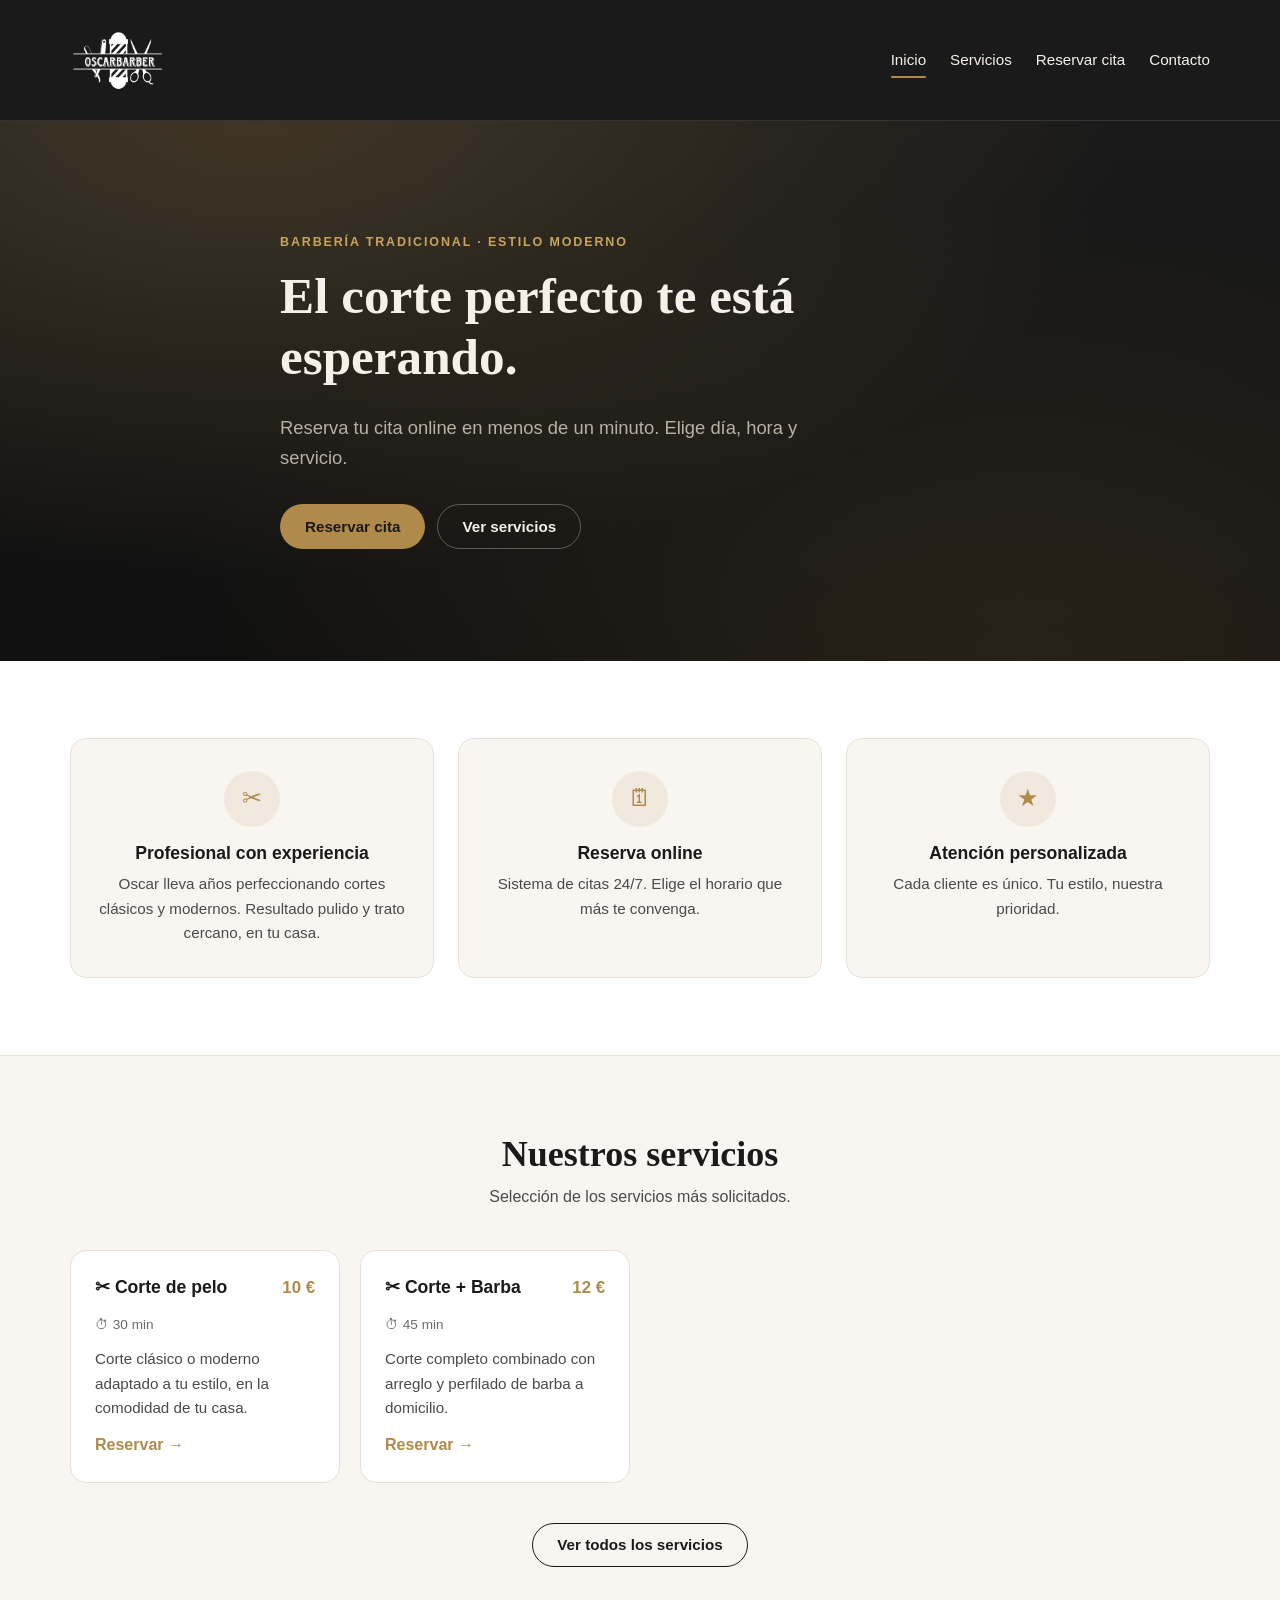
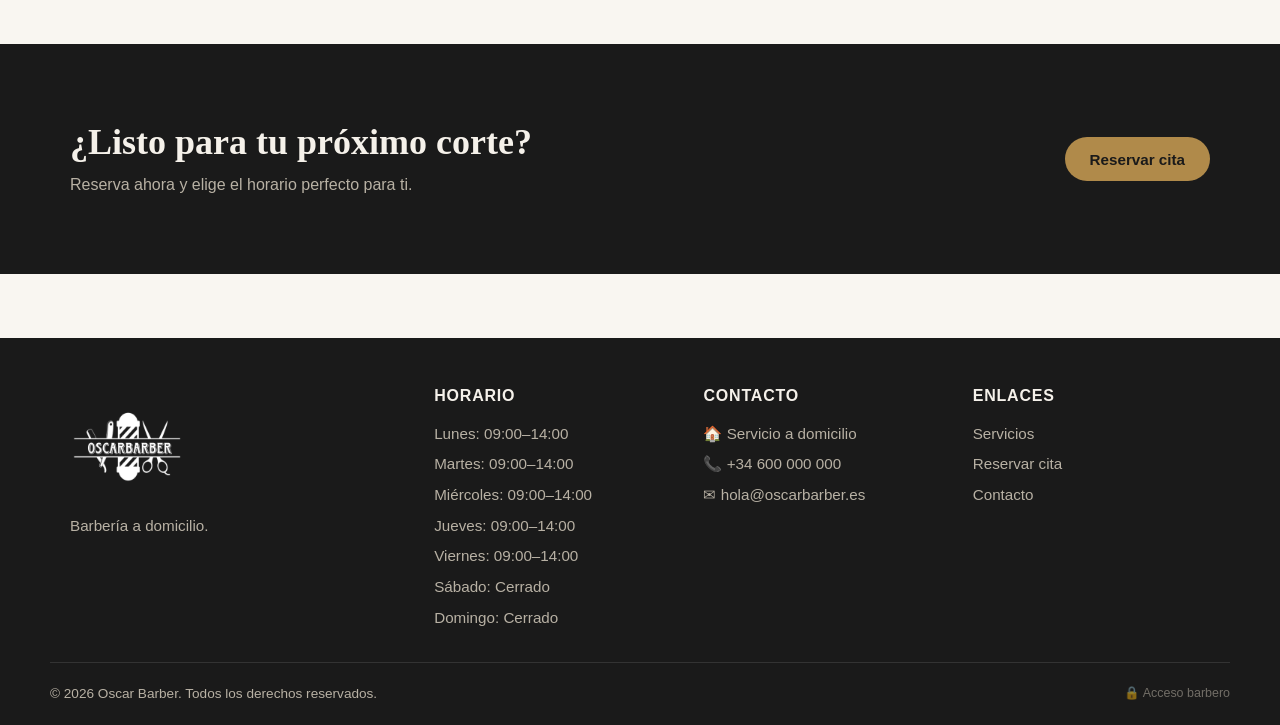
==== oscar-barber/index.html @ 630c6135 "Initial commit — workspace OwnApps con proyecto oscar-barber Estructura monorepo. Primer proyecto:  " ====
<!DOCTYPE html>
<html lang="es">
<head>
    <meta charset="UTF-8">
    <meta name="viewport" content="width=device-width, initial-scale=1.0">
    <title>Oscar Barber — Peluquería & Barbería</title>
    <meta name="description" content="Peluquería y barbería Oscar Barber. Reserva tu cita online de forma rápida y sencilla.">
    <link rel="stylesheet" href="css/styles.css">
</head>
<body>
    <header class="site-header">
        <div class="container header-inner">
            <a href="index.html" class="logo" aria-label="Oscar Barber — Inicio">
                <img src="assets/logo.jpg" alt="Oscar Barber" class="logo-img">
            </a>
            <nav class="main-nav" aria-label="Navegación principal">
                <button class="nav-toggle" aria-label="Abrir menú" aria-expanded="false">
                    <span></span><span></span><span></span>
                </button>
                <ul class="nav-list">
                    <li><a href="index.html" class="active">Inicio</a></li>
                    <li><a href="servicios.html">Servicios</a></li>
                    <li><a href="citas.html">Reservar cita</a></li>
                    <li><a href="contacto.html">Contacto</a></li>
                </ul>
            </nav>
        </div>
    </header>

    <main>
        <section class="hero">
            <div class="hero-bg" aria-hidden="true"></div>
            <div class="container hero-content">
                <p class="eyebrow">Barbería tradicional · Estilo moderno</p>
                <h1>El corte perfecto te está esperando.</h1>
                <p class="hero-sub">Reserva tu cita online en menos de un minuto. Elige día, hora y servicio.</p>
                <div class="hero-cta">
                    <a href="citas.html" class="btn btn-primary">Reservar cita</a>
                    <a href="servicios.html" class="btn btn-ghost">Ver servicios</a>
                </div>
            </div>
        </section>

        <section class="features">
            <div class="container">
                <div class="feature-grid">
                    <article class="feature-card">
                        <div class="feature-icon" aria-hidden="true">✂</div>
                        <h3>Profesional con experiencia</h3>
                        <p>Oscar lleva años perfeccionando cortes clásicos y modernos. Resultado pulido y trato cercano, en tu casa.</p>
                    </article>
                    <article class="feature-card">
                        <div class="feature-icon" aria-hidden="true">🗓</div>
                        <h3>Reserva online</h3>
                        <p>Sistema de citas 24/7. Elige el horario que más te convenga.</p>
                    </article>
                    <article class="feature-card">
                        <div class="feature-icon" aria-hidden="true">★</div>
                        <h3>Atención personalizada</h3>
                        <p>Cada cliente es único. Tu estilo, nuestra prioridad.</p>
                    </article>
                </div>
            </div>
        </section>

        <section class="services-preview">
            <div class="container">
                <header class="section-header">
                    <h2>Nuestros servicios</h2>
                    <p>Selección de los servicios más solicitados.</p>
                </header>
                <div class="services-grid" id="services-preview-grid">
                    <!-- Rellenado por JS -->
                </div>
                <div class="section-cta">
                    <a href="servicios.html" class="btn btn-outline">Ver todos los servicios</a>
                </div>
            </div>
        </section>

        <section class="cta-banner">
            <div class="container cta-banner-inner">
                <div>
                    <h2>¿Listo para tu próximo corte?</h2>
                    <p>Reserva ahora y elige el horario perfecto para ti.</p>
                </div>
                <a href="citas.html" class="btn btn-primary">Reservar cita</a>
            </div>
        </section>
    </main>

    <footer class="site-footer">
        <div class="container footer-inner">
            <div class="footer-brand">
                <img src="assets/logo.jpg" alt="Oscar Barber" class="logo-img logo-img-footer">
                <p class="footer-tagline">Barbería a domicilio.</p>
            </div>
            <div class="footer-col">
                <h4>Horario</h4>
                <ul id="footer-schedule"></ul>
            </div>
            <div class="footer-col">
                <h4>Contacto</h4>
                <ul>
                    <li>🏠 Servicio a domicilio</li>
                    <li>📞 <a id="footer-phone-link" href="#"></a></li>
                    <li>✉ <a id="footer-email-link" href="#"></a></li>
                </ul>
            </div>
            <div class="footer-col">
                <h4>Enlaces</h4>
                <ul>
                    <li><a href="servicios.html">Servicios</a></li>
                    <li><a href="citas.html">Reservar cita</a></li>
                    <li><a href="contacto.html">Contacto</a></li>
                </ul>
            </div>
        </div>
        <div class="container footer-bottom">
            <p>&copy; <span id="current-year"></span> Oscar Barber. Todos los derechos reservados.</p>
            <a href="admin.html" class="admin-link" title="Acceso para el barbero">🔒 Acceso barbero</a>
        </div>
    </footer>

    <script src="js/config.js"></script>
    <script src="js/storage.js"></script>
    <script src="js/main.js"></script>
</body>
</html>
---- oscar-barber/css/styles.css ----
/* ===========================
   Oscar Barber — Estilos base
   =========================== */

:root {
    --color-bg: #f9f6f1;
    --color-bg-alt: #ffffff;
    --color-bg-dark: #1a1a1a;
    --color-bg-dark-soft: #2a2a2a;
    --color-text: #1a1a1a;
    --color-text-soft: #4a4a4a;
    --color-text-mute: #6b6b6b;
    --color-text-on-dark: #f5f1ea;
    --color-text-on-dark-mute: #b8b1a4;
    --color-accent: #b08a4a;
    --color-accent-hover: #c8a45c;
    --color-accent-soft: rgba(176, 138, 74, 0.12);
    --color-border: #e8e2d6;
    --color-border-dark: #333333;
    --color-success: #2d8a4f;
    --color-success-soft: #e6f4eb;
    --color-error: #c0392b;
    --color-error-soft: #fdecea;
    --color-warning: #d68a1a;

    --radius-sm: 6px;
    --radius-md: 10px;
    --radius-lg: 16px;
    --radius-pill: 999px;

    --shadow-sm: 0 1px 2px rgba(26, 26, 26, 0.05);
    --shadow-md: 0 4px 16px rgba(26, 26, 26, 0.08);
    --shadow-lg: 0 12px 32px rgba(26, 26, 26, 0.12);

    --font-sans: -apple-system, BlinkMacSystemFont, "Segoe UI", Roboto, "Helvetica Neue", Arial, sans-serif;
    --font-display: "Playfair Display", Georgia, "Times New Roman", serif;

    --container-max: 1180px;
    --header-height: 120px;
    --transition: 200ms ease;
}

/* Reset --------------------------------------------------------- */
*, *::before, *::after { box-sizing: border-box; }
html { scroll-behavior: smooth; }
body {
    margin: 0;
    font-family: var(--font-sans);
    font-size: 16px;
    line-height: 1.6;
    color: var(--color-text);
    background-color: var(--color-bg);
    -webkit-font-smoothing: antialiased;
    -moz-osx-font-smoothing: grayscale;
}
img, svg { max-width: 100%; display: block; }
button { font-family: inherit; cursor: pointer; }
a { color: var(--color-accent); text-decoration: none; transition: color var(--transition); }
a:hover { color: var(--color-accent-hover); }
ul { list-style: none; padding: 0; margin: 0; }

/* Typography ---------------------------------------------------- */
h1, h2, h3, h4 {
    font-family: var(--font-display);
    font-weight: 700;
    line-height: 1.2;
    margin: 0 0 0.5em;
    color: var(--color-text);
}
h1 { font-size: clamp(2rem, 4vw, 3.25rem); }
h2 { font-size: clamp(1.6rem, 3vw, 2.25rem); }
h3 { font-size: 1.25rem; }
h4 { font-size: 1rem; letter-spacing: 0.05em; text-transform: uppercase; }
p  { margin: 0 0 1em; }
.eyebrow {
    text-transform: uppercase;
    letter-spacing: 0.15em;
    font-size: 0.78rem;
    color: var(--color-accent);
    font-weight: 600;
    margin: 0 0 0.75rem;
}

/* Layout -------------------------------------------------------- */
.container {
    width: 100%;
    max-width: var(--container-max);
    margin: 0 auto;
    padding: 0 1.25rem;
}

/* Header -------------------------------------------------------- */
.site-header {
    position: sticky;
    top: 0;
    z-index: 50;
    background: var(--color-bg-dark);
    color: var(--color-text-on-dark);
    border-bottom: 1px solid var(--color-border-dark);
}
.header-inner {
    display: flex;
    align-items: center;
    justify-content: space-between;
    min-height: var(--header-height);
}
.logo {
    display: inline-flex;
    align-items: center;
    gap: 0.6rem;
    color: var(--color-text-on-dark);
    font-weight: 700;
    font-family: var(--font-display);
    font-size: 1.25rem;
}
.logo:hover { color: var(--color-accent-hover); }
.logo-mark {
    display: inline-grid;
    place-items: center;
    width: 36px;
    height: 36px;
    border-radius: 50%;
    background: var(--color-accent);
    color: var(--color-bg-dark);
    font-weight: 800;
    font-family: var(--font-display);
}
.logo-img {
    height: 100px;
    width: auto;
    max-width: 280px;
    object-fit: contain;
    display: block;
    /* El logo es negro sobre fondo blanco; lo invertimos para que se vea
       blanco sobre el header oscuro, y usamos screen para que el "fondo"
       resultante (ahora negro) se funda con el fondo del header. */
    filter: invert(1);
    mix-blend-mode: screen;
}
.logo-img-footer {
    height: 120px;
    max-width: 320px;
    margin-bottom: 0.25rem;
}
.main-nav .nav-list {
    display: flex;
    gap: 1.5rem;
    align-items: center;
}
.main-nav a {
    color: var(--color-text-on-dark);
    font-weight: 500;
    font-size: 0.95rem;
    padding: 0.5rem 0;
    position: relative;
}
.main-nav a:hover { color: var(--color-accent-hover); }
.main-nav a.active::after {
    content: "";
    position: absolute;
    bottom: -2px;
    left: 0; right: 0;
    height: 2px;
    background: var(--color-accent);
    border-radius: 2px;
}
.nav-toggle {
    display: none;
    background: transparent;
    border: 0;
    padding: 0.5rem;
    flex-direction: column;
    gap: 4px;
}
.nav-toggle span {
    display: block;
    width: 24px;
    height: 2px;
    background: var(--color-text-on-dark);
    border-radius: 2px;
    transition: transform var(--transition), opacity var(--transition);
}

/* Buttons ------------------------------------------------------- */
.btn {
    display: inline-flex;
    align-items: center;
    justify-content: center;
    gap: 0.5rem;
    border: 1px solid transparent;
    padding: 0.85rem 1.5rem;
    border-radius: var(--radius-pill);
    font-weight: 600;
    font-size: 0.95rem;
    line-height: 1;
    transition: background-color var(--transition), color var(--transition), border-color var(--transition), transform var(--transition);
    text-decoration: none;
    cursor: pointer;
}
.btn:disabled {
    opacity: 0.5;
    cursor: not-allowed;
}
.btn-primary {
    background: var(--color-accent);
    color: #1a1a1a;
}
.btn-primary:hover:not(:disabled) { background: var(--color-accent-hover); color: #1a1a1a; }
.btn-ghost {
    background: transparent;
    color: var(--color-text);
    border-color: var(--color-border);
}
.btn-ghost:hover:not(:disabled) {
    background: var(--color-bg-alt);
    border-color: var(--color-accent);
    color: var(--color-text);
}
.btn-outline {
    background: transparent;
    color: var(--color-text);
    border-color: var(--color-text);
}
.btn-outline:hover:not(:disabled) {
    background: var(--color-text);
    color: var(--color-bg);
}

/* Hero ---------------------------------------------------------- */
.hero {
    position: relative;
    color: var(--color-text-on-dark);
    background: var(--color-bg-dark);
    overflow: hidden;
    padding: clamp(4rem, 9vw, 7rem) 0 clamp(4rem, 9vw, 7rem);
}
.hero-bg {
    position: absolute;
    inset: 0;
    background:
        radial-gradient(ellipse at 20% 0%, rgba(176, 138, 74, 0.25), transparent 60%),
        radial-gradient(ellipse at 80% 100%, rgba(176, 138, 74, 0.15), transparent 60%),
        linear-gradient(180deg, #1a1a1a 0%, #0f0f0f 100%);
    z-index: 0;
}
.hero-content {
    position: relative;
    z-index: 1;
    max-width: 760px;
}
.hero h1 { color: var(--color-text-on-dark); }
.hero .eyebrow { color: var(--color-accent-hover); }
.hero-sub {
    font-size: 1.15rem;
    color: var(--color-text-on-dark-mute);
    margin: 0 0 2rem;
    max-width: 540px;
}
.hero-cta {
    display: flex;
    flex-wrap: wrap;
    gap: 0.75rem;
}
.hero-cta .btn-ghost {
    color: var(--color-text-on-dark);
    border-color: rgba(245, 241, 234, 0.3);
}
.hero-cta .btn-ghost:hover {
    background: rgba(245, 241, 234, 0.08);
    color: var(--color-text-on-dark);
    border-color: var(--color-accent);
}

/* Page hero (interior) ----------------------------------------- */
.page-hero {
    padding: clamp(2.5rem, 6vw, 4.5rem) 0 clamp(2rem, 4vw, 3rem);
    background: linear-gradient(180deg, var(--color-bg-alt) 0%, var(--color-bg) 100%);
    border-bottom: 1px solid var(--color-border);
}
.page-hero h1 { margin-bottom: 0.5rem; }
.page-sub {
    font-size: 1.05rem;
    color: var(--color-text-soft);
    margin: 0;
    max-width: 640px;
}

/* Sections ------------------------------------------------------ */
section { padding: clamp(3rem, 6vw, 5rem) 0; }
.section-header { text-align: center; max-width: 640px; margin: 0 auto 2.5rem; }
.section-header h2 { margin-bottom: 0.5rem; }
.section-header p { color: var(--color-text-soft); margin: 0; }
.section-cta { text-align: center; margin-top: 2.5rem; }

/* Features ------------------------------------------------------ */
.features { background: var(--color-bg-alt); border-bottom: 1px solid var(--color-border); }
.feature-grid {
    display: grid;
    grid-template-columns: repeat(auto-fit, minmax(240px, 1fr));
    gap: 1.5rem;
}
.feature-card {
    background: var(--color-bg);
    padding: 2rem 1.5rem;
    border-radius: var(--radius-lg);
    border: 1px solid var(--color-border);
    text-align: center;
    transition: transform var(--transition), box-shadow var(--transition);
}
.feature-card:hover { transform: translateY(-4px); box-shadow: var(--shadow-md); }
.feature-icon {
    width: 56px;
    height: 56px;
    border-radius: 50%;
    background: var(--color-accent-soft);
    color: var(--color-accent);
    display: grid;
    place-items: center;
    margin: 0 auto 1rem;
    font-size: 1.5rem;
}
.feature-card h3 { font-family: var(--font-sans); font-size: 1.1rem; font-weight: 700; }
.feature-card p { color: var(--color-text-soft); margin: 0; font-size: 0.95rem; }

/* Services preview / grid -------------------------------------- */
.services-grid {
    display: grid;
    grid-template-columns: repeat(auto-fill, minmax(260px, 1fr));
    gap: 1.25rem;
}
.service-card {
    background: var(--color-bg-alt);
    border: 1px solid var(--color-border);
    border-radius: var(--radius-lg);
    padding: 1.5rem;
    display: flex;
    flex-direction: column;
    gap: 0.75rem;
    transition: transform var(--transition), border-color var(--transition), box-shadow var(--transition);
}
.service-card:hover {
    transform: translateY(-3px);
    border-color: var(--color-accent);
    box-shadow: var(--shadow-md);
}
.service-card-head {
    display: flex;
    justify-content: space-between;
    align-items: baseline;
    gap: 1rem;
}
.service-card h3 {
    margin: 0;
    font-family: var(--font-sans);
    font-size: 1.1rem;
    font-weight: 700;
}
.service-card .service-price {
    color: var(--color-accent);
    font-weight: 700;
    font-size: 1.05rem;
    white-space: nowrap;
}
.service-card .service-duration {
    font-size: 0.85rem;
    color: var(--color-text-mute);
    display: inline-flex;
    align-items: center;
    gap: 0.35rem;
}
.service-card .service-desc {
    color: var(--color-text-soft);
    font-size: 0.95rem;
    margin: 0;
    flex: 1;
}
.service-card .service-cta {
    margin-top: auto;
    align-self: flex-start;
    font-weight: 600;
    color: var(--color-accent);
}
.service-card .service-cta::after { content: " →"; transition: transform var(--transition); }
.service-card:hover .service-cta::after { transform: translateX(2px); }

/* CTA banner ---------------------------------------------------- */
.cta-banner {
    background: var(--color-bg-dark);
    color: var(--color-text-on-dark);
}
.cta-banner h2 { color: var(--color-text-on-dark); margin-bottom: 0.5rem; }
.cta-banner p { color: var(--color-text-on-dark-mute); margin: 0; }
.cta-banner-inner {
    display: flex;
    align-items: center;
    justify-content: space-between;
    gap: 2rem;
    flex-wrap: wrap;
}

/* Contact ------------------------------------------------------- */
.contact-layout {
    display: grid;
    grid-template-columns: 1fr 1fr;
    gap: 3rem;
    align-items: start;
}
.contact-list { display: flex; flex-direction: column; gap: 1.25rem; }
.contact-list li { display: flex; gap: 0.85rem; align-items: flex-start; }
.contact-list strong { display: block; font-size: 0.85rem; text-transform: uppercase; letter-spacing: 0.08em; color: var(--color-text-mute); margin-bottom: 0.15rem; }
.contact-list p { margin: 0; }
.contact-icon {
    width: 40px;
    height: 40px;
    border-radius: 50%;
    background: var(--color-accent-soft);
    color: var(--color-accent);
    display: grid;
    place-items: center;
    flex-shrink: 0;
}
.contact-form-wrap {
    background: var(--color-bg-alt);
    border: 1px solid var(--color-border);
    border-radius: var(--radius-lg);
    padding: 1.75rem;
}
#contact-schedule { display: flex; flex-direction: column; gap: 0.15rem; font-size: 0.95rem; }

/* Forms --------------------------------------------------------- */
.customer-form { display: flex; flex-direction: column; gap: 1.1rem; }
.form-row { display: flex; flex-direction: column; gap: 0.4rem; }
.form-row label {
    font-size: 0.9rem;
    font-weight: 600;
    color: var(--color-text);
}
.form-row input,
.form-row textarea {
    font-family: inherit;
    font-size: 1rem;
    padding: 0.75rem 0.9rem;
    border: 1px solid var(--color-border);
    border-radius: var(--radius-md);
    background: var(--color-bg-alt);
    color: var(--color-text);
    transition: border-color var(--transition), box-shadow var(--transition);
}
.form-row input:focus,
.form-row textarea:focus {
    outline: none;
    border-color: var(--color-accent);
    box-shadow: 0 0 0 3px var(--color-accent-soft);
}
.form-row textarea { resize: vertical; min-height: 96px; }
.form-row input[aria-invalid="true"],
.form-row textarea[aria-invalid="true"] {
    border-color: var(--color-error);
}
.field-error {
    color: var(--color-error);
    font-size: 0.85rem;
    min-height: 1em;
}
.form-feedback { margin-top: 0.5rem; font-size: 0.95rem; }
.form-feedback.is-success { color: var(--color-success); }
.form-feedback.is-error { color: var(--color-error); }

/* Footer -------------------------------------------------------- */
.site-footer {
    background: var(--color-bg-dark);
    color: var(--color-text-on-dark);
    padding-top: 3rem;
    margin-top: 4rem;
}
.footer-inner {
    display: grid;
    grid-template-columns: 1.4fr repeat(3, 1fr);
    gap: 2rem;
    padding-bottom: 2rem;
    border-bottom: 1px solid var(--color-border-dark);
}
.footer-brand .logo-text { display: block; margin-top: 0.5rem; font-size: 1.15rem; }
.footer-tagline {
    margin: 0.5rem 0 0;
    color: var(--color-text-on-dark-mute);
    font-size: 0.95rem;
}
.site-footer h4 { color: var(--color-text-on-dark); margin: 0 0 1rem; font-family: var(--font-sans); }
.site-footer ul { display: flex; flex-direction: column; gap: 0.4rem; font-size: 0.95rem; color: var(--color-text-on-dark-mute); }
.site-footer a { color: var(--color-text-on-dark-mute); }
.site-footer a:hover { color: var(--color-accent-hover); }
.footer-bottom {
    padding: 1.25rem 0;
    color: var(--color-text-on-dark-mute);
    font-size: 0.85rem;
    display: flex;
    justify-content: space-between;
    align-items: center;
    gap: 1rem;
    flex-wrap: wrap;
}
.footer-bottom p { margin: 0; }
.admin-link {
    color: var(--color-text-on-dark-mute);
    font-size: 0.78rem;
    opacity: 0.55;
    transition: opacity var(--transition), color var(--transition);
    text-decoration: none;
}
.admin-link:hover {
    opacity: 1;
    color: var(--color-accent-hover);
}
@media (max-width: 520px) {
    .footer-bottom { justify-content: center; text-align: center; }
}

/* Responsive ---------------------------------------------------- */
@media (max-width: 860px) {
    .nav-toggle { display: inline-flex; }
    .main-nav .nav-list {
        position: absolute;
        top: var(--header-height);
        left: 0; right: 0;
        background: var(--color-bg-dark);
        flex-direction: column;
        gap: 0;
        padding: 0.5rem 1.25rem 1rem;
        border-bottom: 1px solid var(--color-border-dark);
        display: none;
    }
    .main-nav.is-open .nav-list { display: flex; }
    .main-nav .nav-list li { width: 100%; }
    .main-nav .nav-list a {
        display: block;
        padding: 0.75rem 0;
        border-bottom: 1px solid var(--color-border-dark);
    }
    .main-nav .nav-list li:last-child a { border-bottom: 0; }
    .contact-layout { grid-template-columns: 1fr; gap: 2rem; }
    .footer-inner { grid-template-columns: 1fr 1fr; }
    .cta-banner-inner { flex-direction: column; text-align: center; align-items: stretch; }
    .cta-banner-inner .btn { align-self: center; }
}

@media (max-width: 520px) {
    .footer-inner { grid-template-columns: 1fr; }
    .hero-cta { flex-direction: column; align-items: stretch; }
    .hero-cta .btn { justify-content: center; }
}
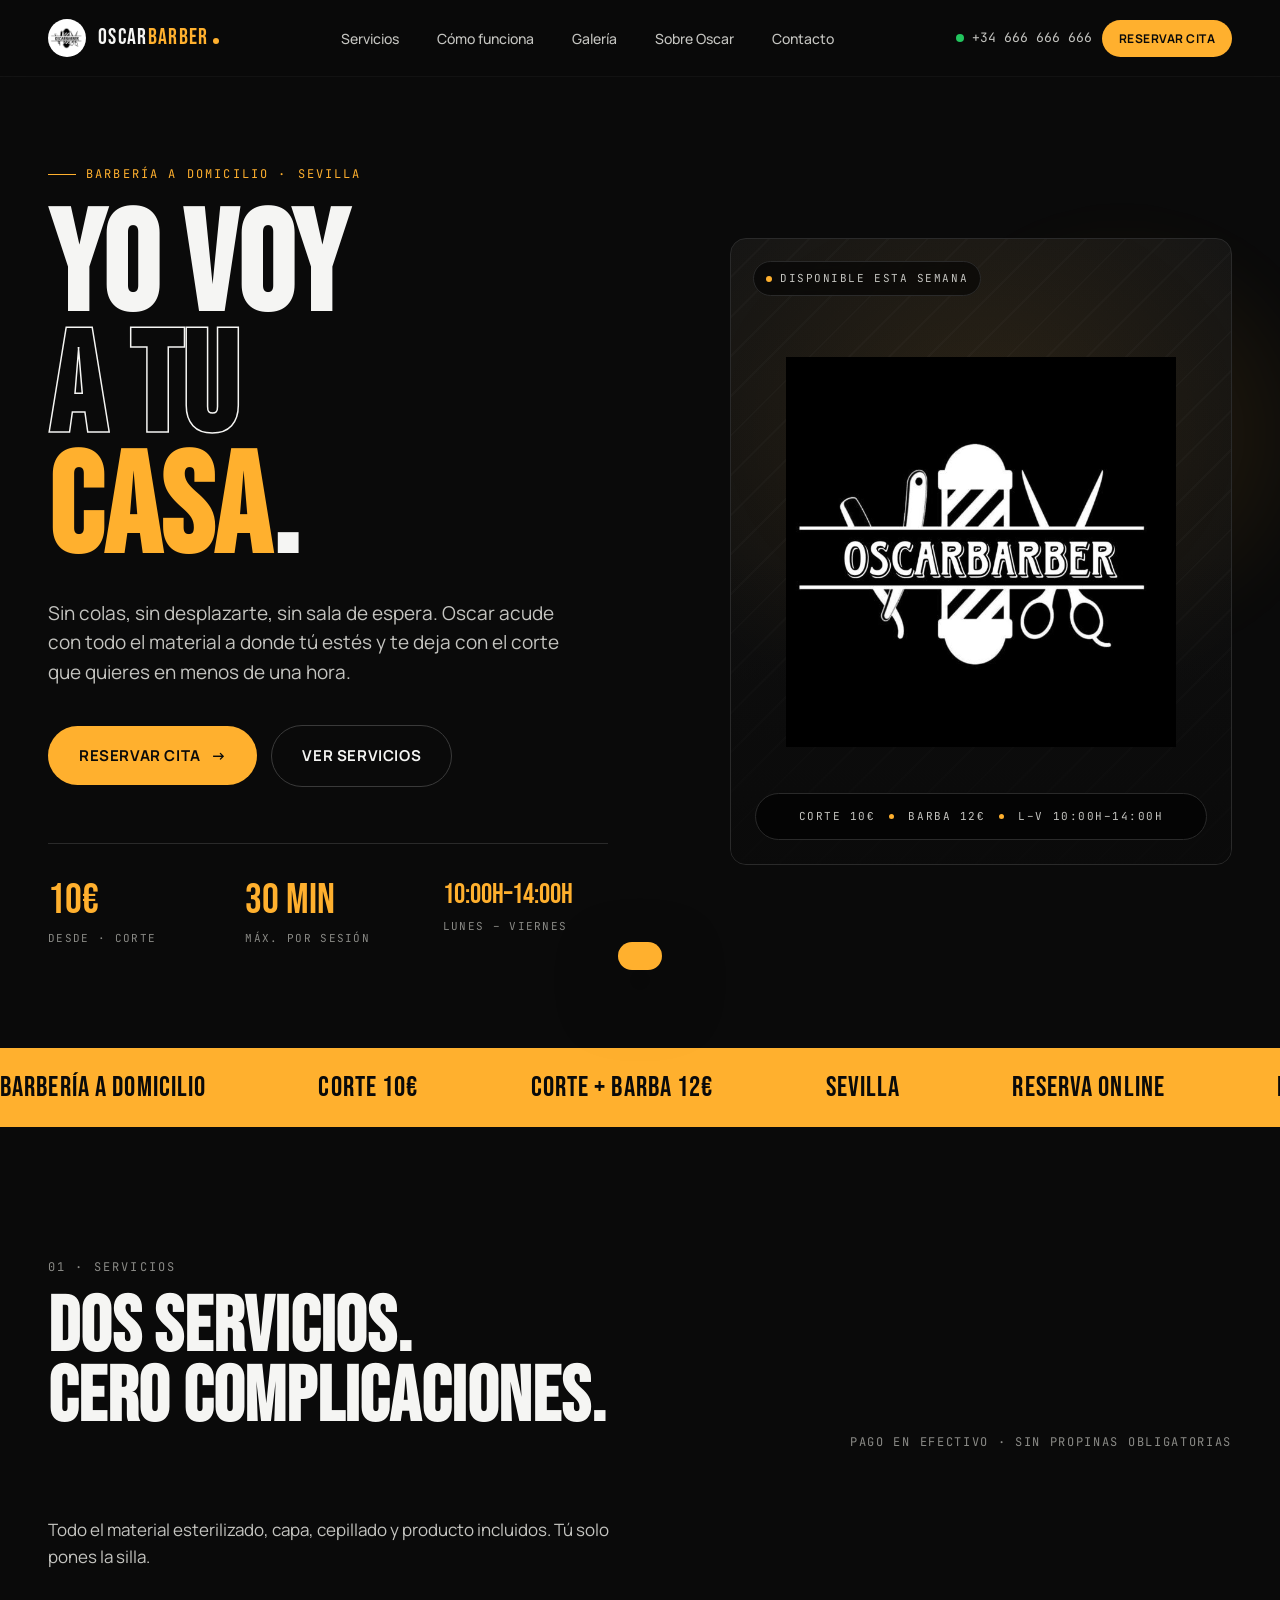
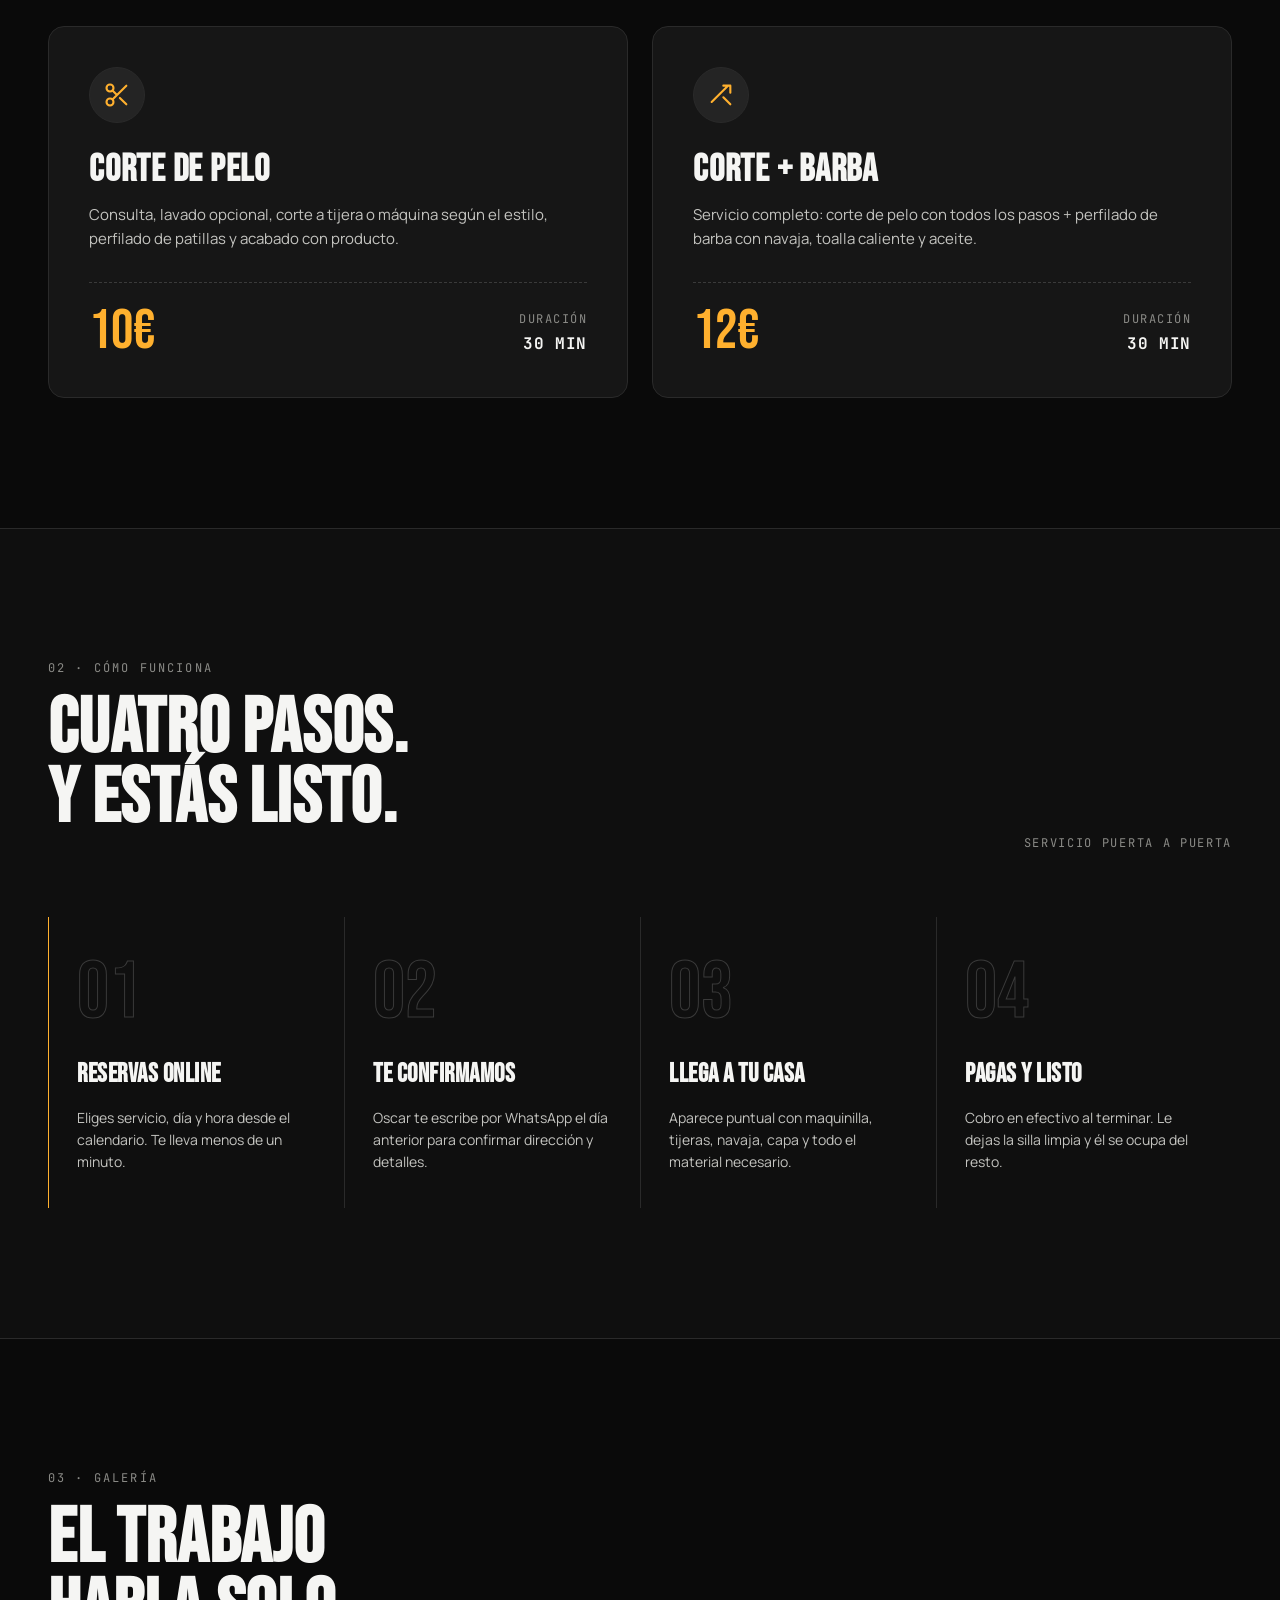
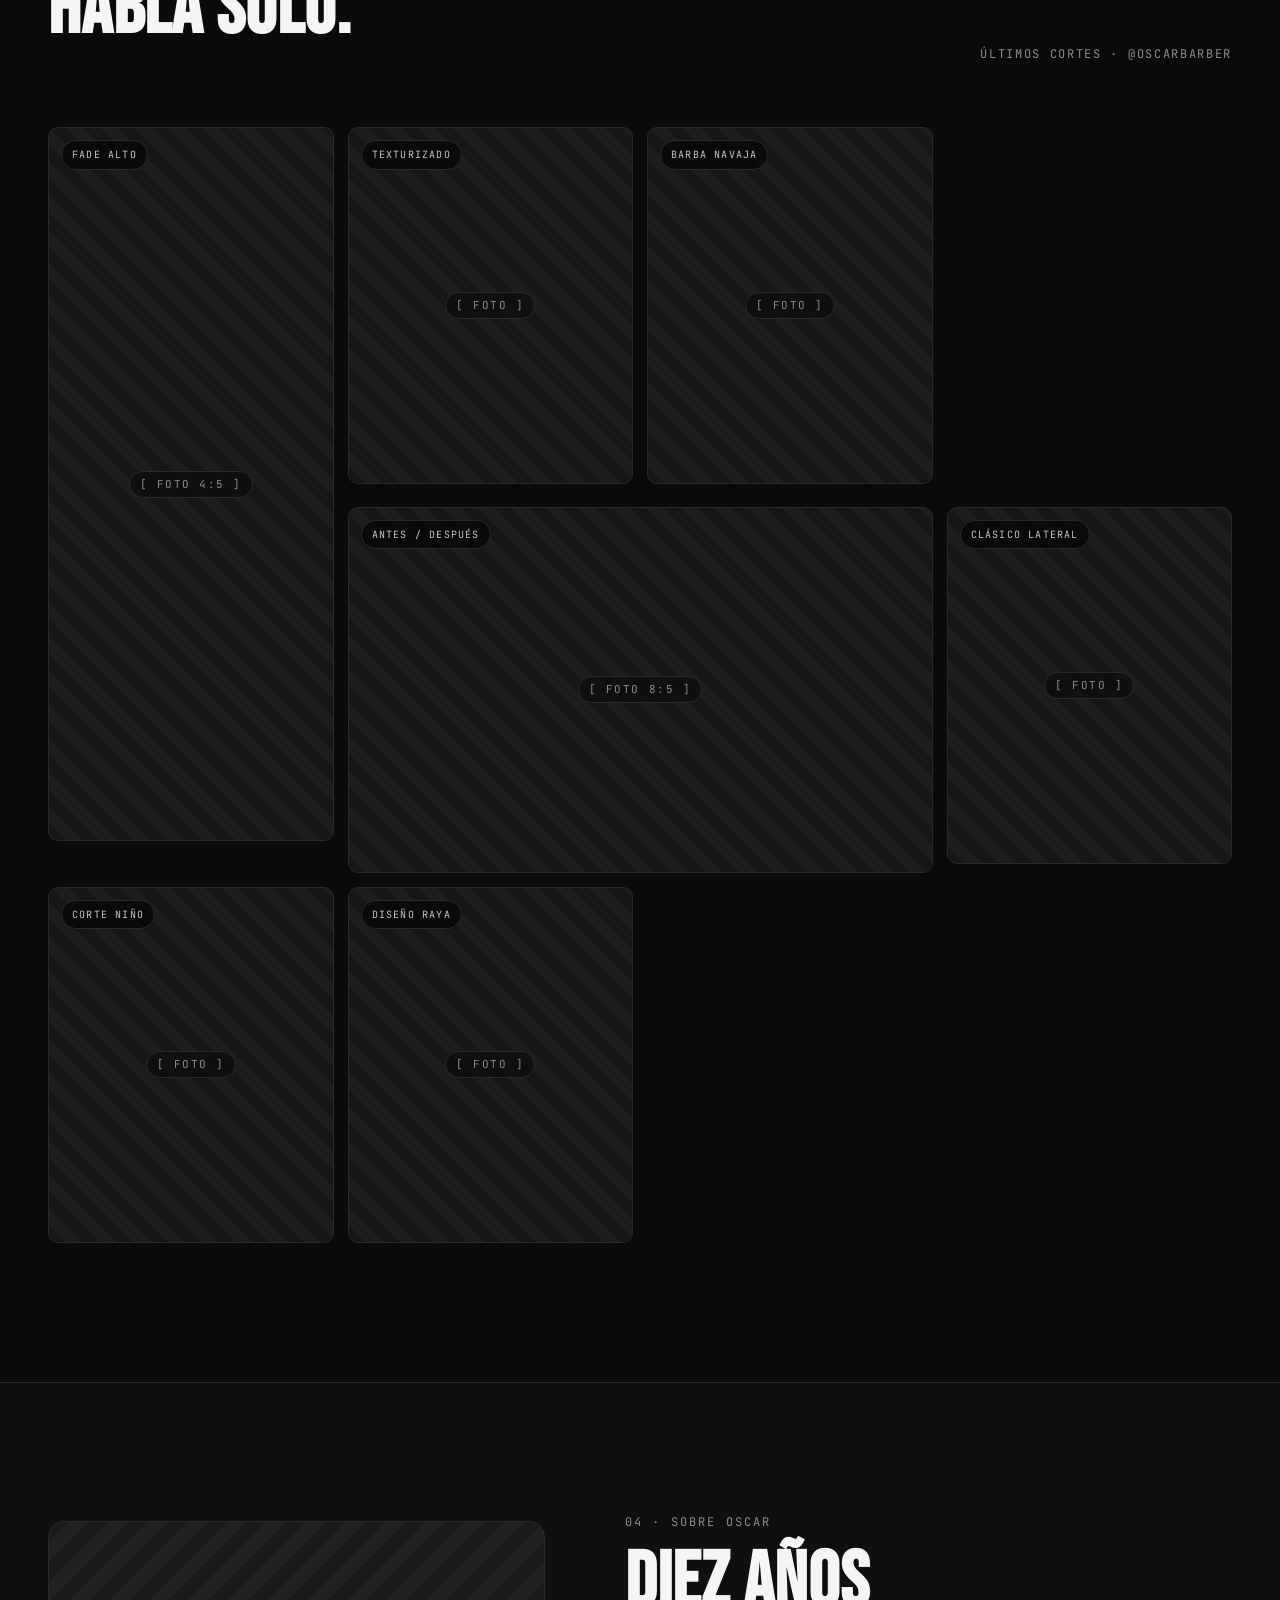
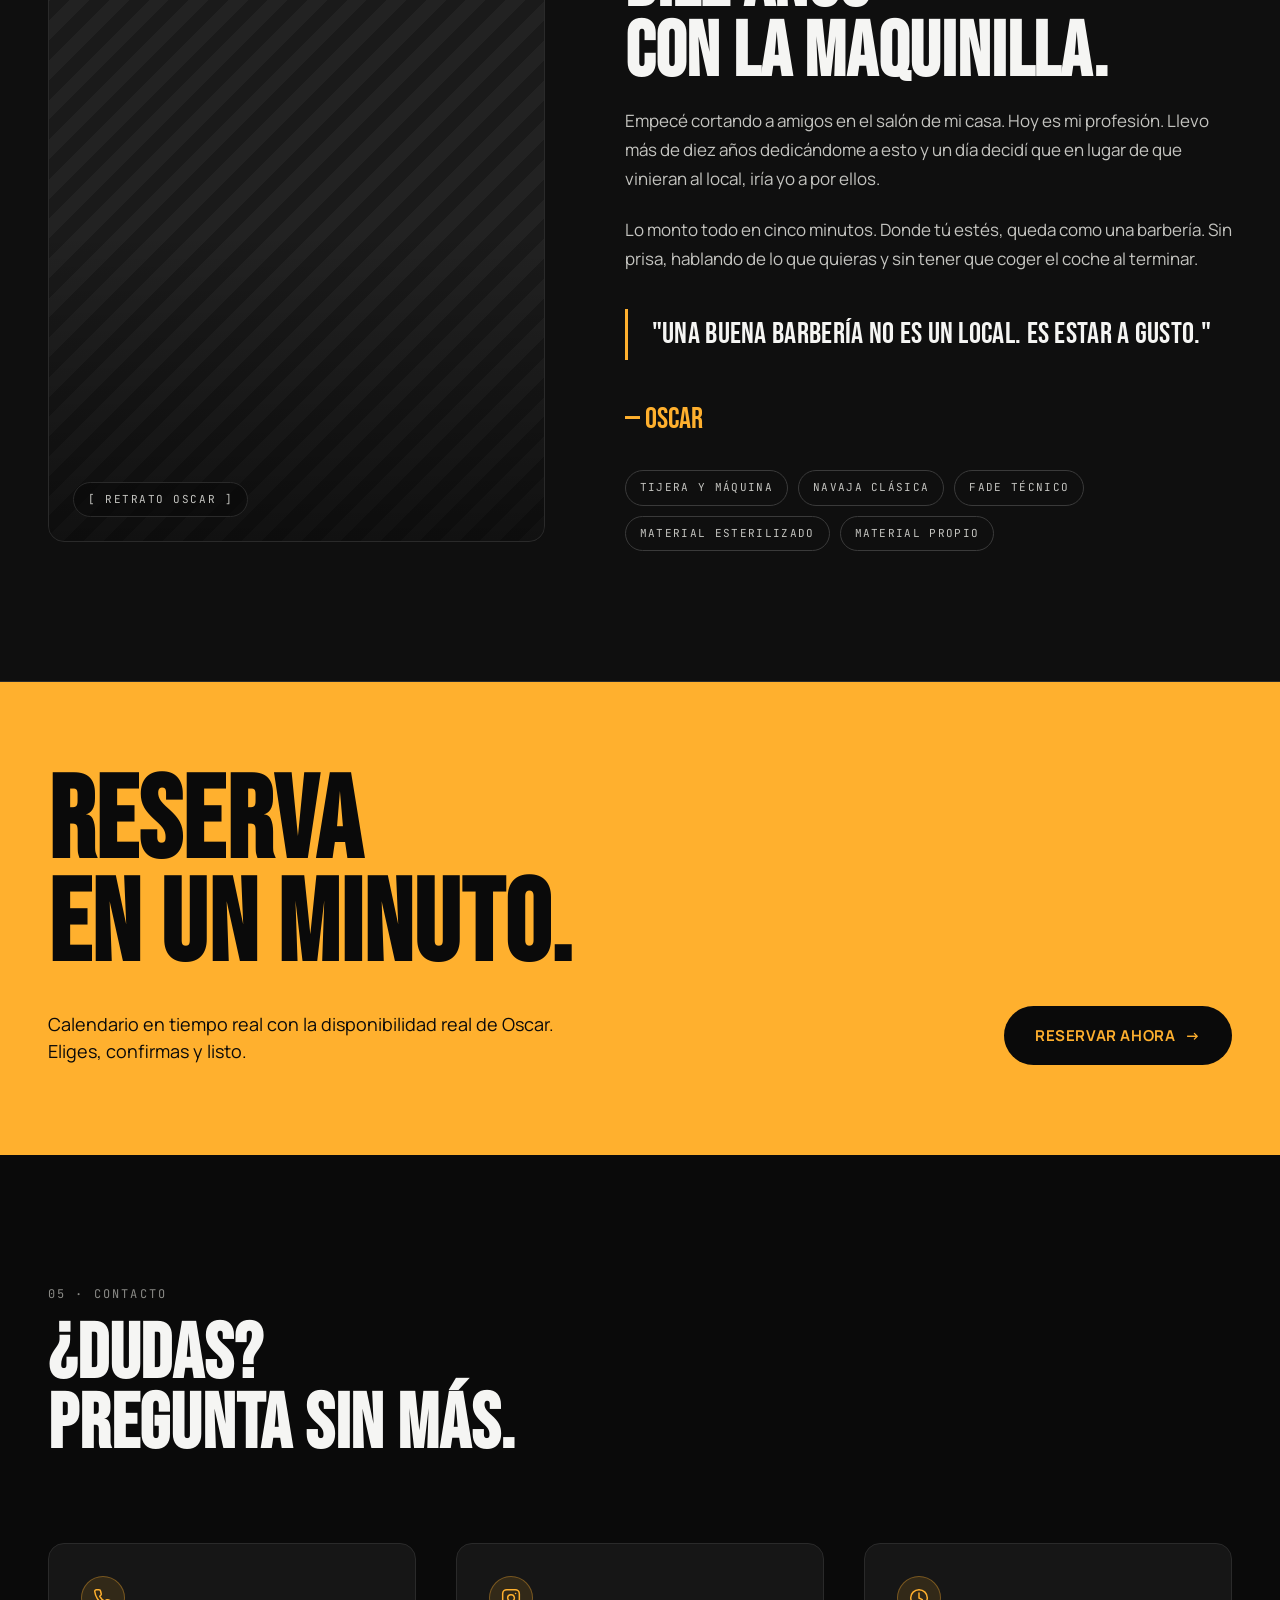
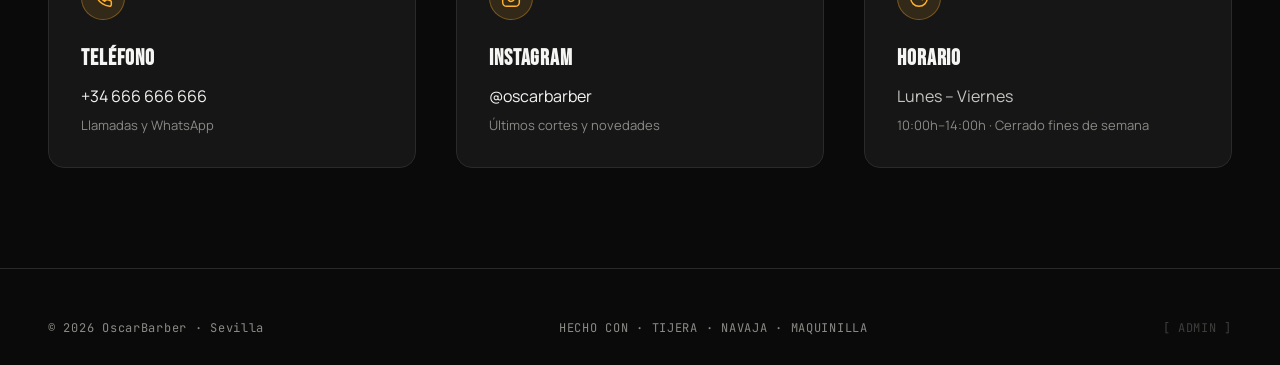
==== commit fa270142: "feat(oscar-barber): rediseño completo a SPA dark con backend integrado Sustituye el frontend multi-p" ====
--- a/oscar-barber/index.html
+++ b/oscar-barber/index.html
@@ -1,129 +1,407 @@
-    <!DOCTYPE html>
+<!DOCTYPE html>
 <html lang="es">
 <head>
-    <meta charset="UTF-8">
-    <meta name="viewport" content="width=device-width, initial-scale=1.0">
-    <title>Oscar Barber — Peluquería & Barbería</title>
-    <meta name="description" content="Peluquería y barbería Oscar Barber. Reserva tu cita online de forma rápida y sencilla.">
-    <link rel="stylesheet" href="css/styles.css">
+<meta charset="UTF-8" />
+<meta name="viewport" content="width=device-width, initial-scale=1.0" />
+<title>OscarBarber · Barbería a domicilio en Sevilla</title>
+<meta name="description" content="Oscar te corta el pelo donde tú estés. Reserva tu cita en menos de un minuto." />
+<link rel="preconnect" href="https://fonts.googleapis.com">
+<link rel="preconnect" href="https://fonts.gstatic.com" crossorigin>
+<link href="https://fonts.googleapis.com/css2?family=Bebas+Neue&family=JetBrains+Mono:wght@400;500&family=Manrope:wght@400;500;600;700;800&display=swap" rel="stylesheet">
+<link rel="stylesheet" href="css/styles.css" />
 </head>
 <body>
-    <header class="site-header">
-        <div class="container header-inner">
-            <a href="index.html" class="logo" aria-label="Oscar Barber — Inicio">
-                <img src="assets/logo.jpg" alt="Oscar Barber" class="logo-img">
-            </a>
-            <nav class="main-nav" aria-label="Navegación principal">
-                <button class="nav-toggle" aria-label="Abrir menú" aria-expanded="false">
-                    <span></span><span></span><span></span>
-                </button>
-                <ul class="nav-list">
-                    <li><a href="index.html" class="active">Inicio</a></li>
-                    <li><a href="servicios.html">Servicios</a></li>
-                    <li><a href="citas.html">Reservar cita</a></li>
-                    <li><a href="contacto.html">Contacto</a></li>
-                </ul>
-            </nav>
-        </div>
-    </header>
-
-    <main>
-        <section class="hero">
-            <div class="hero-bg" aria-hidden="true"></div>
-            <div class="container hero-content">
-                <p class="eyebrow">Barbería tradicional · Estilo moderno</p>
-                <h1>El corte perfecto te está esperando.</h1>
-                <p class="hero-sub">Reserva tu cita online en menos de un minuto. Elige día, hora y servicio.</p>
-                <div class="hero-cta">
-                    <a href="citas.html" class="btn btn-primary">Reservar cita</a>
-                    <a href="servicios.html" class="btn btn-ghost">Ver servicios</a>
-                </div>
-            </div>
-        </section>
-
-        <section class="features">
-            <div class="container">
-                <div class="feature-grid">
-                    <article class="feature-card">
-                        <div class="feature-icon" aria-hidden="true">✂</div>
-                        <h3>Profesional con experiencia</h3>
-                        <p>Oscar lleva años perfeccionando cortes clásicos y modernos. Resultado pulido y trato cercano, en tu casa.</p>
-                    </article>
-                    <article class="feature-card">
-                        <div class="feature-icon" aria-hidden="true">🗓</div>
-                        <h3>Reserva online</h3>
-                        <p>Sistema de citas 24/7. Elige el horario que más te convenga.</p>
-                    </article>
-                    <article class="feature-card">
-                        <div class="feature-icon" aria-hidden="true">★</div>
-                        <h3>Atención personalizada</h3>
-                        <p>Cada cliente es único. Tu estilo, nuestra prioridad.</p>
-                    </article>
-                </div>
-            </div>
-        </section>
-
-        <section class="services-preview">
-            <div class="container">
-                <header class="section-header">
-                    <h2>Nuestros servicios</h2>
-                    <p>Selección de los servicios más solicitados.</p>
-                </header>
-                <div class="services-grid" id="services-preview-grid">
-                    <!-- Rellenado por JS -->
-                </div>
-                <div class="section-cta">
-                    <a href="servicios.html" class="btn btn-outline">Ver todos los servicios</a>
-                </div>
-            </div>
-        </section>
-
-        <section class="cta-banner">
-            <div class="container cta-banner-inner">
-                <div>
-                    <h2>¿Listo para tu próximo corte?</h2>
-                    <p>Reserva ahora y elige el horario perfecto para ti.</p>
-                </div>
-                <a href="citas.html" class="btn btn-primary">Reservar cita</a>
-            </div>
-        </section>
-    </main>
-
-    <footer class="site-footer">
-        <div class="container footer-inner">
-            <div class="footer-brand">
-                <img src="assets/logo.jpg" alt="Oscar Barber" class="logo-img logo-img-footer">
-                <p class="footer-tagline">Barbería a domicilio.</p>
-            </div>
-            <div class="footer-col">
-                <h4>Horario</h4>
-                <ul id="footer-schedule"></ul>
-            </div>
-            <div class="footer-col">
-                <h4>Contacto</h4>
-                <ul>
-                    <li>🏠 Servicio a domicilio</li>
-                    <li>📞 <a id="footer-phone-link" href="#"></a></li>
-                    <li>✉ <a id="footer-email-link" href="#"></a></li>
-                </ul>
-            </div>
-            <div class="footer-col">
-                <h4>Enlaces</h4>
-                <ul>
-                    <li><a href="servicios.html">Servicios</a></li>
-                    <li><a href="citas.html">Reservar cita</a></li>
-                    <li><a href="contacto.html">Contacto</a></li>
-                </ul>
-            </div>
-        </div>
-        <div class="container footer-bottom">
-            <p>&copy; <span id="current-year"></span> Oscar Barber. Todos los derechos reservados.</p>
-            <a href="admin.html" class="admin-link" title="Acceso para el barbero">🔒 Acceso barbero</a>
-        </div>
-    </footer>
-
-    <script src="js/config.js"></script>
-    <script src="js/storage.js"></script>
-    <script src="js/main.js"></script>
+
+<!-- ====================== NAV ====================== -->
+<header class="nav">
+  <div class="container nav-inner">
+    <a href="#top" class="brand">
+      <img src="assets/logo.jpg" alt="OscarBarber" />
+      <span>OSCAR<span class="accent">BARBER</span><span class="dot"></span></span>
+    </a>
+    <ul class="nav-links">
+      <li><a href="#servicios">Servicios</a></li>
+      <li><a href="#proceso">Cómo funciona</a></li>
+      <li><a href="#galeria">Galería</a></li>
+      <li><a href="#sobre">Sobre Oscar</a></li>
+      <li><a href="#contacto">Contacto</a></li>
+    </ul>
+    <div class="nav-actions">
+      <div class="nav-phone"><span class="pulse"></span> <span data-bind="phone">666 666 666</span></div>
+      <button class="btn btn-primary btn-sm" data-action="book">Reservar cita</button>
+    </div>
+  </div>
+</header>
+
+<!-- ====================== HERO ====================== -->
+<section class="hero" id="top">
+  <div class="container">
+    <div class="hero-grid">
+      <div>
+        <span class="eyebrow">Barbería a domicilio · <span data-bind="city">Sevilla</span></span>
+        <h1>
+          <span class="line">Yo voy</span>
+          <span class="line outline">a tu</span>
+          <span class="line"><span class="accent">casa</span>.</span>
+        </h1>
+        <p class="lede">
+          Sin colas, sin desplazarte, sin sala de espera. Oscar acude con todo el material a donde tú estés y te deja con el corte que quieres en menos de una hora.
+        </p>
+        <div class="hero-cta">
+          <button class="btn btn-primary btn-lg" data-action="book">
+            Reservar cita <span class="arrow">→</span>
+          </button>
+          <a href="#servicios" class="btn btn-ghost btn-lg">Ver servicios</a>
+        </div>
+
+        <div class="hero-meta">
+          <div class="item">
+            <div class="num">10€</div>
+            <div class="label">Desde · Corte</div>
+          </div>
+          <div class="item">
+            <div class="num">30 min</div>
+            <div class="label">Máx. por sesión</div>
+          </div>
+          <div class="item">
+            <div class="num" style="font-size: 28px; line-height: 1.1;" data-bind="hours">10:00h–14:00h</div>
+            <div class="label">Lunes – Viernes</div>
+          </div>
+        </div>
+      </div>
+
+      <div class="hero-visual">
+        <div class="badge"><span class="dot"></span>Disponible esta semana</div>
+        <div class="hero-logo-frame">
+          <img src="assets/logo.jpg" alt="OscarBarber logo" />
+        </div>
+        <div class="hero-strip">
+          <span>Corte 10€</span>
+          <span class="sep"></span>
+          <span>Barba 12€</span>
+          <span class="sep"></span>
+          <span>L–V <span data-bind="hours">10:00h–14:00h</span></span>
+        </div>
+      </div>
+    </div>
+  </div>
+</section>
+
+<!-- ====================== TICKER ====================== -->
+<div class="ticker" aria-hidden="true">
+  <div class="ticker-track">
+    <span>Barbería a domicilio</span><span class="sep"></span>
+    <span>Corte 10€</span><span class="sep"></span>
+    <span>Corte + barba 12€</span><span class="sep"></span>
+    <span>Sevilla</span><span class="sep"></span>
+    <span>Reserva online</span><span class="sep"></span>
+    <span>Barbería a domicilio</span><span class="sep"></span>
+    <span>Corte 10€</span><span class="sep"></span>
+    <span>Corte + barba 12€</span><span class="sep"></span>
+    <span>Sevilla</span><span class="sep"></span>
+    <span>Reserva online</span><span class="sep"></span>
+  </div>
+</div>
+
+<!-- ====================== SERVICIOS ====================== -->
+<section class="section" id="servicios">
+  <div class="container">
+    <div class="section-head">
+      <div>
+        <span class="section-num">01 · Servicios</span>
+        <h2 class="section-title">Dos servicios.<br/>Cero complicaciones.</h2>
+      </div>
+      <div class="right">Pago en efectivo · Sin propinas obligatorias</div>
+    </div>
+    <p class="section-lead">Todo el material esterilizado, capa, cepillado y producto incluidos. Tú solo pones la silla.</p>
+
+    <div class="services-grid">
+      <article class="service-card">
+        <div class="ico">
+          <svg width="28" height="28" viewBox="0 0 24 24" fill="none" stroke="currentColor" stroke-width="1.8" stroke-linecap="round" stroke-linejoin="round"><circle cx="6" cy="6" r="3"/><circle cx="6" cy="18" r="3"/><path d="M20 4 8.12 15.88M14.47 14.48 20 20M8.12 8.12 12 12"/></svg>
+        </div>
+        <h3>Corte de pelo</h3>
+        <p>Consulta, lavado opcional, corte a tijera o máquina según el estilo, perfilado de patillas y acabado con producto.</p>
+        <div class="row">
+          <div class="price">10€</div>
+          <div class="duration">Duración<strong>30 min</strong></div>
+        </div>
+      </article>
+
+      <article class="service-card">
+        <div class="ico">
+          <svg width="28" height="28" viewBox="0 0 24 24" fill="none" stroke="currentColor" stroke-width="1.8" stroke-linecap="round" stroke-linejoin="round"><path d="M4 18 18 4M14 4h6v6M14 14l6 6"/></svg>
+        </div>
+        <h3>Corte + Barba</h3>
+        <p>Servicio completo: corte de pelo con todos los pasos + perfilado de barba con navaja, toalla caliente y aceite.</p>
+        <div class="row">
+          <div class="price">12€</div>
+          <div class="duration">Duración<strong>30 min</strong></div>
+        </div>
+      </article>
+    </div>
+  </div>
+</section>
+
+<!-- ====================== PROCESO ====================== -->
+<section class="section process" id="proceso">
+  <div class="container">
+    <div class="section-head">
+      <div>
+        <span class="section-num">02 · Cómo funciona</span>
+        <h2 class="section-title">Cuatro pasos.<br/>Y estás listo.</h2>
+      </div>
+      <div class="right">Servicio puerta a puerta</div>
+    </div>
+
+    <div class="process-grid">
+      <div class="process-step">
+        <span class="step-num">01</span>
+        <h4>Reservas online</h4>
+        <p>Eliges servicio, día y hora desde el calendario. Te lleva menos de un minuto.</p>
+      </div>
+      <div class="process-step">
+        <span class="step-num">02</span>
+        <h4>Te confirmamos</h4>
+        <p>Oscar te escribe por WhatsApp el día anterior para confirmar dirección y detalles.</p>
+      </div>
+      <div class="process-step">
+        <span class="step-num">03</span>
+        <h4>Llega a tu casa</h4>
+        <p>Aparece puntual con maquinilla, tijeras, navaja, capa y todo el material necesario.</p>
+      </div>
+      <div class="process-step">
+        <span class="step-num">04</span>
+        <h4>Pagas y listo</h4>
+        <p>Cobro en efectivo al terminar. Le dejas la silla limpia y él se ocupa del resto.</p>
+      </div>
+    </div>
+  </div>
+</section>
+
+<!-- ====================== GALERÍA ====================== -->
+<section class="section" id="galeria">
+  <div class="container">
+    <div class="section-head">
+      <div>
+        <span class="section-num">03 · Galería</span>
+        <h2 class="section-title">El trabajo<br/>habla solo.</h2>
+      </div>
+      <div class="right">Últimos cortes · @oscarbarber</div>
+    </div>
+
+    <div class="gallery-grid">
+      <div class="gallery-item tall">
+        <span class="tag">Fade alto</span>
+        <div class="placeholder"><span class="label">[ FOTO 4:5 ]</span></div>
+      </div>
+      <div class="gallery-item">
+        <span class="tag">Texturizado</span>
+        <div class="placeholder"><span class="label">[ FOTO ]</span></div>
+      </div>
+      <div class="gallery-item">
+        <span class="tag">Barba navaja</span>
+        <div class="placeholder"><span class="label">[ FOTO ]</span></div>
+      </div>
+      <div class="gallery-item wide">
+        <span class="tag">Antes / Después</span>
+        <div class="placeholder"><span class="label">[ FOTO 8:5 ]</span></div>
+      </div>
+      <div class="gallery-item">
+        <span class="tag">Clásico lateral</span>
+        <div class="placeholder"><span class="label">[ FOTO ]</span></div>
+      </div>
+      <div class="gallery-item">
+        <span class="tag">Corte niño</span>
+        <div class="placeholder"><span class="label">[ FOTO ]</span></div>
+      </div>
+      <div class="gallery-item">
+        <span class="tag">Diseño raya</span>
+        <div class="placeholder"><span class="label">[ FOTO ]</span></div>
+      </div>
+    </div>
+  </div>
+</section>
+
+<!-- ====================== SOBRE OSCAR ====================== -->
+<section class="section about" id="sobre">
+  <div class="container">
+    <div class="about-grid">
+      <div class="about-portrait">
+        <div class="stamp">[ Retrato Oscar ]</div>
+      </div>
+
+      <div class="about-content">
+        <span class="section-num">04 · Sobre Oscar</span>
+        <h2 class="section-title">Diez años<br/>con la maquinilla.</h2>
+
+        <p>Empecé cortando a amigos en el salón de mi casa. Hoy es mi profesión. Llevo más de diez años dedicándome a esto y un día decidí que en lugar de que vinieran al local, iría yo a por ellos.</p>
+        <p>Lo monto todo en cinco minutos. Donde tú estés, queda como una barbería. Sin prisa, hablando de lo que quieras y sin tener que coger el coche al terminar.</p>
+
+        <div class="quote">"Una buena barbería no es un local. Es estar a gusto."</div>
+
+        <div class="signature">— Oscar</div>
+
+        <div class="tags">
+          <span class="tag-chip">Tijera y máquina</span>
+          <span class="tag-chip">Navaja clásica</span>
+          <span class="tag-chip">Fade técnico</span>
+          <span class="tag-chip">Material esterilizado</span>
+          <span class="tag-chip">Material propio</span>
+        </div>
+      </div>
+    </div>
+  </div>
+</section>
+
+<!-- ====================== CTA BANNER ====================== -->
+<section class="cta-banner">
+  <div class="container">
+    <div class="row">
+      <div>
+        <h2>Reserva<br/>en un minuto.</h2>
+        <p class="lead">Calendario en tiempo real con la disponibilidad real de Oscar. Eliges, confirmas y listo.</p>
+      </div>
+      <button class="btn btn-primary btn-lg" data-action="book">
+        Reservar ahora <span class="arrow">→</span>
+      </button>
+    </div>
+  </div>
+</section>
+
+<!-- ====================== CONTACTO ====================== -->
+<section class="contact" id="contacto">
+  <div class="container">
+    <div class="section-head">
+      <div>
+        <span class="section-num">05 · Contacto</span>
+        <h2 class="section-title">¿Dudas?<br/>Pregunta sin más.</h2>
+      </div>
+    </div>
+
+    <div class="contact-grid">
+      <div class="contact-card">
+        <div class="ico">
+          <svg width="20" height="20" viewBox="0 0 24 24" fill="none" stroke="currentColor" stroke-width="1.8" stroke-linecap="round" stroke-linejoin="round"><path d="M22 16.92v3a2 2 0 0 1-2.18 2 19.79 19.79 0 0 1-8.63-3.07 19.5 19.5 0 0 1-6-6 19.79 19.79 0 0 1-3.07-8.67A2 2 0 0 1 4.11 2h3a2 2 0 0 1 2 1.72c.13.96.37 1.9.7 2.81a2 2 0 0 1-.45 2.11L8.09 9.91a16 16 0 0 0 6 6l1.27-1.27a2 2 0 0 1 2.11-.45c.91.33 1.85.56 2.81.7A2 2 0 0 1 22 16.92Z"/></svg>
+        </div>
+        <h4>Teléfono</h4>
+        <p><a data-bind="phone-tel" href="tel:666666666"><span data-bind="phone">666 666 666</span></a></p>
+        <p style="font-size:13px; color:var(--muted); margin-top:6px;">Llamadas y WhatsApp</p>
+      </div>
+
+      <div class="contact-card">
+        <div class="ico">
+          <svg width="20" height="20" viewBox="0 0 24 24" fill="none" stroke="currentColor" stroke-width="1.8" stroke-linecap="round" stroke-linejoin="round"><rect x="2" y="2" width="20" height="20" rx="5"/><path d="M16 11.37a4 4 0 1 1-7.91 1.18 4 4 0 0 1 7.91-1.18z"/><line x1="17.5" y1="6.5" x2="17.51" y2="6.5"/></svg>
+        </div>
+        <h4>Instagram</h4>
+        <p><a href="#" target="_blank" data-bind="instagram">@oscarbarber</a></p>
+        <p style="font-size:13px; color:var(--muted); margin-top:6px;">Últimos cortes y novedades</p>
+      </div>
+
+      <div class="contact-card">
+        <div class="ico">
+          <svg width="20" height="20" viewBox="0 0 24 24" fill="none" stroke="currentColor" stroke-width="1.8" stroke-linecap="round" stroke-linejoin="round"><circle cx="12" cy="12" r="10"/><polyline points="12 6 12 12 16 14"/></svg>
+        </div>
+        <h4>Horario</h4>
+        <p>Lunes – Viernes</p>
+        <p style="font-size:13px; color:var(--muted); margin-top:6px;"><span data-bind="hours">10:00h – 14:00h</span> · Cerrado fines de semana</p>
+      </div>
+    </div>
+  </div>
+</section>
+
+<footer>
+  <div class="container">
+    <div class="row">
+      <div>© <span data-bind="year">2026</span> OscarBarber · <span data-bind="city">Sevilla</span></div>
+      <div>HECHO CON · TIJERA · NAVAJA · MAQUINILLA</div>
+      <div class="admin-link" data-action="open-admin" title="Panel admin">[ ADMIN ]</div>
+    </div>
+  </div>
+</footer>
+
+<!-- ====================== BOOKING MODAL ====================== -->
+<div class="modal-backdrop" id="booking-modal">
+  <div class="modal" role="dialog" aria-modal="true" aria-labelledby="wizard-title">
+    <div class="modal-header">
+      <div class="modal-title" id="wizard-title"></div>
+      <button class="modal-close" id="btn-close-modal" aria-label="Cerrar">✕</button>
+    </div>
+    <div class="step-indicator" id="step-indicator"></div>
+    <div class="modal-body" id="wizard-body"></div>
+    <div class="modal-footer" id="wizard-footer">
+      <div class="summary" id="wizard-summary"></div>
+      <div class="actions">
+        <button class="btn btn-dark" id="btn-prev">← Atrás</button>
+        <button class="btn btn-primary" id="btn-next">Continuar →</button>
+      </div>
+    </div>
+  </div>
+</div>
+
+<!-- ====================== ADMIN LOGIN MODAL ====================== -->
+<div class="modal-backdrop" id="admin-login-modal">
+  <div class="modal" style="max-width:420px;" role="dialog" aria-modal="true" aria-labelledby="admin-login-title">
+    <div class="modal-header">
+      <div class="modal-title" id="admin-login-title"><span class="step-pill">ADMIN</span>Acceso privado</div>
+      <button class="modal-close" id="btn-close-admin-login" aria-label="Cerrar">✕</button>
+    </div>
+    <div class="modal-body">
+      <p class="step-sub">Introduce la contraseña para abrir el panel del barbero.</p>
+      <form id="admin-login-form" autocomplete="off">
+        <div class="form-row">
+          <div class="form-field" id="field-admin-pass">
+            <label>Contraseña</label>
+            <input type="password" id="inp-admin-pass" autocomplete="current-password" />
+            <div class="hint" id="admin-login-hint">La sesión se cierra al cerrar la pestaña.</div>
+          </div>
+        </div>
+        <button type="submit" class="btn btn-primary" style="margin-top:18px; width:100%;">Entrar</button>
+      </form>
+    </div>
+  </div>
+</div>
+
+<!-- ====================== ADMIN SHELL ====================== -->
+<div class="admin-shell" id="admin-shell">
+  <div class="admin-bar">
+    <div class="left">
+      <span class="badge">ADMIN</span>
+      <h1>Panel · OscarBarber</h1>
+    </div>
+    <div class="right">
+      <span class="mono" style="font-size:12px; color:var(--muted); letter-spacing:0.08em;" id="admin-clock"></span>
+      <button class="btn btn-dark btn-sm" id="admin-export">Exportar CSV</button>
+      <button class="btn btn-dark btn-sm" id="admin-close">Salir</button>
+    </div>
+  </div>
+
+  <div class="admin-tabs">
+    <button class="admin-tab active" data-tab="day">Día</button>
+    <button class="admin-tab" data-tab="week">Semana</button>
+  </div>
+
+  <div class="admin-content">
+    <div class="admin-kpis" id="admin-kpis"></div>
+    <div id="admin-content-area"></div>
+  </div>
+</div>
+
+<!-- Detail drawer (admin) -->
+<div class="detail-drawer" id="detail-drawer">
+  <div class="detail-head">
+    <h3>Detalle de cita</h3>
+    <button class="modal-close" id="detail-close" aria-label="Cerrar">✕</button>
+  </div>
+  <div class="detail-body" id="detail-body"></div>
+</div>
+
+<!-- Toast -->
+<div class="toast" id="toast"></div>
+
+<script src="js/config.js"></script>
+<script src="js/storage.js"></script>
+<script src="js/app.js"></script>
+
 </body>
 </html>
--- a/oscar-barber/css/styles.css
+++ b/oscar-barber/css/styles.css
@@ -1,551 +1,1790 @@
-/* ===========================
-   Oscar Barber — Estilos base
-   =========================== */
+/* ============================================================
+   OscarBarber — Barbería a domicilio
+   Estilo urbano oscuro · acento ámbar/dorado vibrante
+   ============================================================ */
 
 :root {
-    --color-bg: #f9f6f1;
-    --color-bg-alt: #ffffff;
-    --color-bg-dark: #1a1a1a;
-    --color-bg-dark-soft: #2a2a2a;
-    --color-text: #1a1a1a;
-    --color-text-soft: #4a4a4a;
-    --color-text-mute: #6b6b6b;
-    --color-text-on-dark: #f5f1ea;
-    --color-text-on-dark-mute: #b8b1a4;
-    --color-accent: #b08a4a;
-    --color-accent-hover: #c8a45c;
-    --color-accent-soft: rgba(176, 138, 74, 0.12);
-    --color-border: #e8e2d6;
-    --color-border-dark: #333333;
-    --color-success: #2d8a4f;
-    --color-success-soft: #e6f4eb;
-    --color-error: #c0392b;
-    --color-error-soft: #fdecea;
-    --color-warning: #d68a1a;
-
-    --radius-sm: 6px;
-    --radius-md: 10px;
-    --radius-lg: 16px;
-    --radius-pill: 999px;
-
-    --shadow-sm: 0 1px 2px rgba(26, 26, 26, 0.05);
-    --shadow-md: 0 4px 16px rgba(26, 26, 26, 0.08);
-    --shadow-lg: 0 12px 32px rgba(26, 26, 26, 0.12);
-
-    --font-sans: -apple-system, BlinkMacSystemFont, "Segoe UI", Roboto, "Helvetica Neue", Arial, sans-serif;
-    --font-display: "Playfair Display", Georgia, "Times New Roman", serif;
-
-    --container-max: 1180px;
-    --header-height: 120px;
-    --transition: 200ms ease;
-}
-
-/* Reset --------------------------------------------------------- */
-*, *::before, *::after { box-sizing: border-box; }
-html { scroll-behavior: smooth; }
-body {
-    margin: 0;
-    font-family: var(--font-sans);
-    font-size: 16px;
-    line-height: 1.6;
-    color: var(--color-text);
-    background-color: var(--color-bg);
-    -webkit-font-smoothing: antialiased;
-    -moz-osx-font-smoothing: grayscale;
-}
-img, svg { max-width: 100%; display: block; }
+  --bg: #0a0a0a;
+  --bg-2: #0f0f0f;
+  --surface: #161616;
+  --surface-2: #1d1d1d;
+  --surface-3: #242424;
+  --border: #2a2a2a;
+  --border-strong: #3a3a3a;
+  --text: #f5f5f3;
+  --text-2: #c4c4c0;
+  --muted: #8a8a86;
+  --muted-2: #5a5a56;
+
+  --accent: #ffb02e;          /* ámbar dorado */
+  --accent-hot: #ff8a1a;
+  --accent-soft: rgba(255, 176, 46, 0.12);
+  --accent-line: rgba(255, 176, 46, 0.35);
+  --red: #ef4444;
+  --green: #22c55e;
+
+  --shadow-sm: 0 1px 2px rgba(0, 0, 0, 0.4);
+  --shadow-md: 0 8px 30px rgba(0, 0, 0, 0.55);
+  --shadow-lg: 0 24px 60px rgba(0, 0, 0, 0.6);
+  --glow: 0 0 0 1px rgba(255, 176, 46, 0.35), 0 14px 40px -10px rgba(255, 176, 46, 0.45);
+
+  --r-sm: 6px;
+  --r-md: 10px;
+  --r-lg: 16px;
+  --r-xl: 22px;
+
+  --font-display: "Bebas Neue", "Oswald", Impact, sans-serif;
+  --font-body: "Manrope", "Helvetica Neue", Arial, sans-serif;
+  --font-mono: "JetBrains Mono", ui-monospace, "Menlo", monospace;
+
+  --container: 1240px;
+}
+
+* { box-sizing: border-box; }
+*::selection { background: var(--accent); color: #0a0a0a; }
+
+html, body {
+  margin: 0;
+  padding: 0;
+  background: var(--bg);
+  color: var(--text);
+  font-family: var(--font-body);
+  font-size: 16px;
+  line-height: 1.55;
+  -webkit-font-smoothing: antialiased;
+  text-rendering: optimizeLegibility;
+}
+
+img { max-width: 100%; display: block; }
+a { color: inherit; text-decoration: none; }
 button { font-family: inherit; cursor: pointer; }
-a { color: var(--color-accent); text-decoration: none; transition: color var(--transition); }
-a:hover { color: var(--color-accent-hover); }
-ul { list-style: none; padding: 0; margin: 0; }
-
-/* Typography ---------------------------------------------------- */
-h1, h2, h3, h4 {
-    font-family: var(--font-display);
-    font-weight: 700;
-    line-height: 1.2;
-    margin: 0 0 0.5em;
-    color: var(--color-text);
-}
-h1 { font-size: clamp(2rem, 4vw, 3.25rem); }
-h2 { font-size: clamp(1.6rem, 3vw, 2.25rem); }
-h3 { font-size: 1.25rem; }
-h4 { font-size: 1rem; letter-spacing: 0.05em; text-transform: uppercase; }
-p  { margin: 0 0 1em; }
+
+.container {
+  max-width: var(--container);
+  margin: 0 auto;
+  padding: 0 28px;
+}
+
+/* ============================================================
+   Tipografía
+   ============================================================ */
 .eyebrow {
-    text-transform: uppercase;
-    letter-spacing: 0.15em;
-    font-size: 0.78rem;
-    color: var(--color-accent);
-    font-weight: 600;
-    margin: 0 0 0.75rem;
-}
-
-/* Layout -------------------------------------------------------- */
-.container {
-    width: 100%;
-    max-width: var(--container-max);
-    margin: 0 auto;
-    padding: 0 1.25rem;
-}
-
-/* Header -------------------------------------------------------- */
-.site-header {
-    position: sticky;
-    top: 0;
-    z-index: 50;
-    background: var(--color-bg-dark);
-    color: var(--color-text-on-dark);
-    border-bottom: 1px solid var(--color-border-dark);
-}
-.header-inner {
-    display: flex;
-    align-items: center;
-    justify-content: space-between;
-    min-height: var(--header-height);
-}
-.logo {
-    display: inline-flex;
-    align-items: center;
-    gap: 0.6rem;
-    color: var(--color-text-on-dark);
-    font-weight: 700;
-    font-family: var(--font-display);
-    font-size: 1.25rem;
-}
-.logo:hover { color: var(--color-accent-hover); }
-.logo-mark {
-    display: inline-grid;
-    place-items: center;
-    width: 36px;
-    height: 36px;
-    border-radius: 50%;
-    background: var(--color-accent);
-    color: var(--color-bg-dark);
-    font-weight: 800;
-    font-family: var(--font-display);
-}
-.logo-img {
-    height: 100px;
-    width: auto;
-    max-width: 280px;
-    object-fit: contain;
-    display: block;
-    /* El logo es negro sobre fondo blanco; lo invertimos para que se vea
-       blanco sobre el header oscuro, y usamos screen para que el "fondo"
-       resultante (ahora negro) se funda con el fondo del header. */
-    filter: invert(1);
-    mix-blend-mode: screen;
-}
-.logo-img-footer {
-    height: 120px;
-    max-width: 320px;
-    margin-bottom: 0.25rem;
-}
-.main-nav .nav-list {
-    display: flex;
-    gap: 1.5rem;
-    align-items: center;
-}
-.main-nav a {
-    color: var(--color-text-on-dark);
-    font-weight: 500;
-    font-size: 0.95rem;
-    padding: 0.5rem 0;
-    position: relative;
-}
-.main-nav a:hover { color: var(--color-accent-hover); }
-.main-nav a.active::after {
-    content: "";
-    position: absolute;
-    bottom: -2px;
-    left: 0; right: 0;
-    height: 2px;
-    background: var(--color-accent);
-    border-radius: 2px;
-}
-.nav-toggle {
-    display: none;
-    background: transparent;
-    border: 0;
-    padding: 0.5rem;
-    flex-direction: column;
-    gap: 4px;
-}
-.nav-toggle span {
-    display: block;
-    width: 24px;
-    height: 2px;
-    background: var(--color-text-on-dark);
-    border-radius: 2px;
-    transition: transform var(--transition), opacity var(--transition);
-}
-
-/* Buttons ------------------------------------------------------- */
+  font-family: var(--font-mono);
+  font-size: 12px;
+  letter-spacing: 0.18em;
+  text-transform: uppercase;
+  color: var(--accent);
+  display: inline-flex;
+  align-items: center;
+  gap: 10px;
+}
+.eyebrow::before {
+  content: "";
+  width: 28px;
+  height: 1px;
+  background: var(--accent);
+}
+
+.display {
+  font-family: var(--font-display);
+  font-weight: 400;
+  letter-spacing: 0.01em;
+  line-height: 0.92;
+  margin: 0;
+  text-transform: uppercase;
+}
+
+h2.section-title {
+  font-family: var(--font-display);
+  font-size: clamp(48px, 6vw, 88px);
+  line-height: 0.92;
+  letter-spacing: 0.01em;
+  margin: 0 0 18px;
+  text-transform: uppercase;
+}
+
+.section-lead {
+  color: var(--text-2);
+  max-width: 580px;
+  font-size: 17px;
+  line-height: 1.6;
+  margin: 0 0 56px;
+}
+
+.accent { color: var(--accent); }
+.italic { font-style: italic; }
+.mono { font-family: var(--font-mono); }
+
+/* ============================================================
+   Botones
+   ============================================================ */
 .btn {
-    display: inline-flex;
-    align-items: center;
-    justify-content: center;
-    gap: 0.5rem;
-    border: 1px solid transparent;
-    padding: 0.85rem 1.5rem;
-    border-radius: var(--radius-pill);
-    font-weight: 600;
-    font-size: 0.95rem;
-    line-height: 1;
-    transition: background-color var(--transition), color var(--transition), border-color var(--transition), transform var(--transition);
-    text-decoration: none;
-    cursor: pointer;
-}
-.btn:disabled {
-    opacity: 0.5;
-    cursor: not-allowed;
-}
+  display: inline-flex;
+  align-items: center;
+  justify-content: center;
+  gap: 10px;
+  padding: 14px 22px;
+  border-radius: 999px;
+  font-family: var(--font-body);
+  font-weight: 700;
+  font-size: 14px;
+  letter-spacing: 0.04em;
+  text-transform: uppercase;
+  border: 1px solid transparent;
+  transition: all 0.18s ease;
+  white-space: nowrap;
+  cursor: pointer;
+}
+.btn:disabled { opacity: 0.4; cursor: not-allowed; }
+
 .btn-primary {
-    background: var(--color-accent);
-    color: #1a1a1a;
-}
-.btn-primary:hover:not(:disabled) { background: var(--color-accent-hover); color: #1a1a1a; }
+  background: var(--accent);
+  color: #0a0a0a;
+}
+.btn-primary:hover:not(:disabled) {
+  background: #ffc25a;
+  box-shadow: var(--glow);
+  transform: translateY(-1px);
+}
+
 .btn-ghost {
-    background: transparent;
-    color: var(--color-text);
-    border-color: var(--color-border);
-}
-.btn-ghost:hover:not(:disabled) {
-    background: var(--color-bg-alt);
-    border-color: var(--color-accent);
-    color: var(--color-text);
-}
-.btn-outline {
-    background: transparent;
-    color: var(--color-text);
-    border-color: var(--color-text);
-}
-.btn-outline:hover:not(:disabled) {
-    background: var(--color-text);
-    color: var(--color-bg);
-}
-
-/* Hero ---------------------------------------------------------- */
+  background: transparent;
+  color: var(--text);
+  border-color: var(--border-strong);
+}
+.btn-ghost:hover { border-color: var(--accent); color: var(--accent); }
+
+.btn-dark {
+  background: var(--surface-2);
+  color: var(--text);
+  border-color: var(--border);
+}
+.btn-dark:hover { background: var(--surface-3); border-color: var(--border-strong); }
+
+.btn-lg { padding: 18px 30px; font-size: 15px; }
+.btn-sm { padding: 9px 16px; font-size: 12px; }
+
+.btn .arrow { transition: transform 0.18s ease; }
+.btn:hover .arrow { transform: translateX(3px); }
+
+/* ============================================================
+   Navegación
+   ============================================================ */
+.nav {
+  position: sticky;
+  top: 0;
+  z-index: 50;
+  background: rgba(10, 10, 10, 0.78);
+  backdrop-filter: blur(14px);
+  -webkit-backdrop-filter: blur(14px);
+  border-bottom: 1px solid rgba(255, 255, 255, 0.04);
+}
+.nav-inner {
+  display: flex;
+  align-items: center;
+  justify-content: space-between;
+  height: 76px;
+}
+.brand {
+  display: flex;
+  align-items: center;
+  gap: 12px;
+  font-family: var(--font-display);
+  font-size: 22px;
+  letter-spacing: 0.06em;
+}
+.brand img {
+  width: 38px;
+  height: 38px;
+  border-radius: 50%;
+  background: #fff;
+  padding: 2px;
+  object-fit: contain;
+}
+.brand .dot {
+  width: 6px;
+  height: 6px;
+  background: var(--accent);
+  border-radius: 50%;
+  display: inline-block;
+  margin-left: 4px;
+}
+.nav-links {
+  display: flex;
+  gap: 38px;
+  list-style: none;
+  margin: 0;
+  padding: 0;
+}
+.nav-links a {
+  font-size: 14px;
+  font-weight: 500;
+  color: var(--text-2);
+  transition: color 0.15s;
+  position: relative;
+}
+.nav-links a:hover { color: var(--accent); }
+.nav-actions { display: flex; gap: 10px; align-items: center; }
+.nav-phone {
+  font-family: var(--font-mono);
+  font-size: 13px;
+  color: var(--text-2);
+  display: flex;
+  align-items: center;
+  gap: 8px;
+}
+.nav-phone .pulse {
+  width: 8px; height: 8px; border-radius: 50%;
+  background: var(--green);
+  box-shadow: 0 0 0 0 rgba(34, 197, 94, 0.6);
+  animation: pulse 2s infinite;
+}
+@keyframes pulse {
+  0% { box-shadow: 0 0 0 0 rgba(34, 197, 94, 0.5); }
+  70% { box-shadow: 0 0 0 8px rgba(34, 197, 94, 0); }
+  100% { box-shadow: 0 0 0 0 rgba(34, 197, 94, 0); }
+}
+
+/* ============================================================
+   Hero
+   ============================================================ */
 .hero {
-    position: relative;
-    color: var(--color-text-on-dark);
-    background: var(--color-bg-dark);
-    overflow: hidden;
-    padding: clamp(4rem, 9vw, 7rem) 0 clamp(4rem, 9vw, 7rem);
-}
-.hero-bg {
-    position: absolute;
-    inset: 0;
-    background:
-        radial-gradient(ellipse at 20% 0%, rgba(176, 138, 74, 0.25), transparent 60%),
-        radial-gradient(ellipse at 80% 100%, rgba(176, 138, 74, 0.15), transparent 60%),
-        linear-gradient(180deg, #1a1a1a 0%, #0f0f0f 100%);
-    z-index: 0;
-}
-.hero-content {
-    position: relative;
-    z-index: 1;
-    max-width: 760px;
-}
-.hero h1 { color: var(--color-text-on-dark); }
-.hero .eyebrow { color: var(--color-accent-hover); }
-.hero-sub {
-    font-size: 1.15rem;
-    color: var(--color-text-on-dark-mute);
-    margin: 0 0 2rem;
-    max-width: 540px;
+  position: relative;
+  padding: 80px 0 100px;
+  overflow: hidden;
+}
+.hero::before {
+  content: "";
+  position: absolute;
+  top: 10%;
+  right: -8%;
+  width: 520px;
+  height: 520px;
+  background: radial-gradient(circle, var(--accent-soft) 0%, transparent 60%);
+  filter: blur(20px);
+  pointer-events: none;
+}
+.hero-grid {
+  position: relative;
+  display: grid;
+  grid-template-columns: 1.2fr 1fr;
+  gap: 80px;
+  align-items: center;
+}
+.hero h1 {
+  font-family: var(--font-display);
+  font-size: clamp(80px, 11vw, 168px);
+  line-height: 0.86;
+  letter-spacing: 0.005em;
+  margin: 24px 0 28px;
+  text-transform: uppercase;
+}
+.hero h1 .line { display: block; }
+.hero h1 .line.outline {
+  color: transparent;
+  -webkit-text-stroke: 1.5px var(--text);
+}
+.hero h1 .line .accent { color: var(--accent); }
+.hero p.lede {
+  font-size: 19px;
+  line-height: 1.55;
+  color: var(--text-2);
+  max-width: 520px;
+  margin: 0 0 38px;
 }
 .hero-cta {
-    display: flex;
-    flex-wrap: wrap;
-    gap: 0.75rem;
-}
-.hero-cta .btn-ghost {
-    color: var(--color-text-on-dark);
-    border-color: rgba(245, 241, 234, 0.3);
-}
-.hero-cta .btn-ghost:hover {
-    background: rgba(245, 241, 234, 0.08);
-    color: var(--color-text-on-dark);
-    border-color: var(--color-accent);
-}
-
-/* Page hero (interior) ----------------------------------------- */
-.page-hero {
-    padding: clamp(2.5rem, 6vw, 4.5rem) 0 clamp(2rem, 4vw, 3rem);
-    background: linear-gradient(180deg, var(--color-bg-alt) 0%, var(--color-bg) 100%);
-    border-bottom: 1px solid var(--color-border);
-}
-.page-hero h1 { margin-bottom: 0.5rem; }
-.page-sub {
-    font-size: 1.05rem;
-    color: var(--color-text-soft);
-    margin: 0;
-    max-width: 640px;
-}
-
-/* Sections ------------------------------------------------------ */
-section { padding: clamp(3rem, 6vw, 5rem) 0; }
-.section-header { text-align: center; max-width: 640px; margin: 0 auto 2.5rem; }
-.section-header h2 { margin-bottom: 0.5rem; }
-.section-header p { color: var(--color-text-soft); margin: 0; }
-.section-cta { text-align: center; margin-top: 2.5rem; }
-
-/* Features ------------------------------------------------------ */
-.features { background: var(--color-bg-alt); border-bottom: 1px solid var(--color-border); }
-.feature-grid {
-    display: grid;
-    grid-template-columns: repeat(auto-fit, minmax(240px, 1fr));
-    gap: 1.5rem;
-}
-.feature-card {
-    background: var(--color-bg);
-    padding: 2rem 1.5rem;
-    border-radius: var(--radius-lg);
-    border: 1px solid var(--color-border);
-    text-align: center;
-    transition: transform var(--transition), box-shadow var(--transition);
-}
-.feature-card:hover { transform: translateY(-4px); box-shadow: var(--shadow-md); }
-.feature-icon {
-    width: 56px;
-    height: 56px;
-    border-radius: 50%;
-    background: var(--color-accent-soft);
-    color: var(--color-accent);
-    display: grid;
-    place-items: center;
-    margin: 0 auto 1rem;
-    font-size: 1.5rem;
-}
-.feature-card h3 { font-family: var(--font-sans); font-size: 1.1rem; font-weight: 700; }
-.feature-card p { color: var(--color-text-soft); margin: 0; font-size: 0.95rem; }
-
-/* Services preview / grid -------------------------------------- */
+  display: flex;
+  gap: 14px;
+  flex-wrap: wrap;
+  align-items: center;
+}
+.hero-meta {
+  display: grid;
+  grid-template-columns: repeat(3, 1fr);
+  gap: 32px;
+  margin-top: 56px;
+  padding-top: 36px;
+  border-top: 1px solid var(--border);
+  max-width: 560px;
+}
+.hero-meta .item .num {
+  font-family: var(--font-display);
+  font-size: 42px;
+  line-height: 1;
+  color: var(--accent);
+}
+.hero-meta .item .label {
+  font-family: var(--font-mono);
+  font-size: 11px;
+  letter-spacing: 0.12em;
+  text-transform: uppercase;
+  color: var(--muted);
+  margin-top: 8px;
+}
+
+.hero-visual {
+  position: relative;
+  aspect-ratio: 4 / 5;
+  border-radius: var(--r-lg);
+  overflow: hidden;
+  background:
+    radial-gradient(120% 80% at 50% 30%, rgba(255, 176, 46, 0.10) 0%, rgba(255, 176, 46, 0) 60%),
+    linear-gradient(180deg, #141414 0%, #0c0c0c 100%);
+  border: 1px solid var(--border);
+  display: flex;
+  align-items: center;
+  justify-content: center;
+}
+/* Barber-pole inspired diagonal stripes, subtle, behind the logo */
+.hero-visual::before {
+  content: "";
+  position: absolute;
+  inset: 0;
+  background:
+    repeating-linear-gradient(
+      135deg,
+      transparent 0,
+      transparent 26px,
+      rgba(255, 255, 255, 0.02) 26px,
+      rgba(255, 255, 255, 0.02) 28px
+    );
+  pointer-events: none;
+}
+.hero-visual::after {
+  content: "";
+  position: absolute;
+  inset: 0;
+  background: linear-gradient(180deg, rgba(10,10,10,0) 50%, rgba(10,10,10,0.85) 100%);
+  pointer-events: none;
+}
+.hero-visual .badge {
+  position: absolute;
+  top: 22px;
+  left: 22px;
+  z-index: 3;
+  font-family: var(--font-mono);
+  font-size: 11px;
+  letter-spacing: 0.14em;
+  text-transform: uppercase;
+  padding: 8px 12px;
+  background: rgba(0, 0, 0, 0.55);
+  border: 1px solid var(--border);
+  border-radius: 999px;
+  color: var(--text-2);
+  backdrop-filter: blur(6px);
+}
+.hero-visual .badge .dot {
+  display: inline-block;
+  width: 6px; height: 6px;
+  border-radius: 50%;
+  background: var(--accent);
+  margin-right: 8px;
+  vertical-align: middle;
+  box-shadow: 0 0 0 0 var(--accent);
+  animation: pulse 2s infinite;
+}
+.hero-logo-frame {
+  position: relative;
+  z-index: 2;
+  width: 78%;
+  display: flex;
+  align-items: center;
+  justify-content: center;
+  padding: 8% 0;
+}
+.hero-logo-frame img {
+  width: 100%;
+  height: auto;
+  /* logo es negro sobre blanco → invertimos para que sea claro sobre el fondo oscuro */
+  filter: invert(1);
+  mix-blend-mode: screen;
+}
+.hero-strip {
+  position: absolute;
+  bottom: 24px;
+  left: 24px;
+  right: 24px;
+  z-index: 3;
+  display: flex;
+  align-items: center;
+  justify-content: center;
+  flex-wrap: nowrap;
+  white-space: nowrap;
+  gap: 14px;
+  padding: 14px 18px;
+  background: rgba(0, 0, 0, 0.55);
+  border: 1px solid var(--border);
+  border-radius: 999px;
+  backdrop-filter: blur(8px);
+  font-family: var(--font-mono);
+  font-size: 11px;
+  letter-spacing: 0.14em;
+  text-transform: uppercase;
+  color: var(--text-2);
+}
+.hero-strip .sep {
+  width: 5px;
+  height: 5px;
+  background: var(--accent);
+  border-radius: 50%;
+  flex: 0 0 auto;
+}
+
+/* Ticker */
+.ticker {
+  background: var(--accent);
+  color: #0a0a0a;
+  padding: 18px 0;
+  overflow: hidden;
+  border-top: 1px solid #0a0a0a;
+  border-bottom: 1px solid #0a0a0a;
+}
+.ticker-track {
+  display: flex;
+  gap: 56px;
+  white-space: nowrap;
+  animation: ticker 32s linear infinite;
+  font-family: var(--font-display);
+  font-size: 28px;
+  letter-spacing: 0.04em;
+  text-transform: uppercase;
+}
+.ticker-track span { display: inline-flex; align-items: center; gap: 56px; }
+.ticker-track .sep {
+  display: inline-block;
+  width: 10px; height: 10px;
+  background: #0a0a0a;
+  transform: rotate(45deg);
+}
+@keyframes ticker {
+  from { transform: translateX(0); }
+  to { transform: translateX(-50%); }
+}
+
+/* ============================================================
+   Section base
+   ============================================================ */
+.section {
+  padding: 130px 0;
+  position: relative;
+}
+.section-head {
+  display: grid;
+  grid-template-columns: 1fr auto;
+  align-items: end;
+  gap: 40px;
+  margin-bottom: 64px;
+}
+.section-head .right { color: var(--muted); font-family: var(--font-mono); font-size: 12px; letter-spacing: 0.14em; text-transform: uppercase; }
+.section-num {
+  font-family: var(--font-mono);
+  font-size: 12px;
+  letter-spacing: 0.18em;
+  color: var(--muted);
+  margin-bottom: 16px;
+  display: block;
+  text-transform: uppercase;
+}
+
+/* ============================================================
+   Servicios
+   ============================================================ */
 .services-grid {
-    display: grid;
-    grid-template-columns: repeat(auto-fill, minmax(260px, 1fr));
-    gap: 1.25rem;
+  display: grid;
+  grid-template-columns: repeat(2, 1fr);
+  gap: 24px;
 }
 .service-card {
-    background: var(--color-bg-alt);
-    border: 1px solid var(--color-border);
-    border-radius: var(--radius-lg);
-    padding: 1.5rem;
-    display: flex;
-    flex-direction: column;
-    gap: 0.75rem;
-    transition: transform var(--transition), border-color var(--transition), box-shadow var(--transition);
+  background: var(--surface);
+  border: 1px solid var(--border);
+  border-radius: var(--r-lg);
+  padding: 40px;
+  position: relative;
+  transition: all 0.25s ease;
+  overflow: hidden;
 }
 .service-card:hover {
-    transform: translateY(-3px);
-    border-color: var(--color-accent);
-    box-shadow: var(--shadow-md);
-}
-.service-card-head {
-    display: flex;
-    justify-content: space-between;
-    align-items: baseline;
-    gap: 1rem;
+  border-color: var(--accent-line);
+  transform: translateY(-3px);
+  box-shadow: var(--shadow-md);
+}
+.service-card::before {
+  content: "";
+  position: absolute;
+  top: 0; left: 0;
+  width: 0;
+  height: 3px;
+  background: var(--accent);
+  transition: width 0.35s ease;
+}
+.service-card:hover::before { width: 100%; }
+.service-card .ico {
+  width: 56px;
+  height: 56px;
+  border-radius: 50%;
+  background: var(--surface-3);
+  border: 1px solid var(--border);
+  display: flex;
+  align-items: center;
+  justify-content: center;
+  margin-bottom: 28px;
+  color: var(--accent);
 }
 .service-card h3 {
-    margin: 0;
-    font-family: var(--font-sans);
-    font-size: 1.1rem;
-    font-weight: 700;
-}
-.service-card .service-price {
-    color: var(--color-accent);
-    font-weight: 700;
-    font-size: 1.05rem;
-    white-space: nowrap;
-}
-.service-card .service-duration {
-    font-size: 0.85rem;
-    color: var(--color-text-mute);
-    display: inline-flex;
-    align-items: center;
-    gap: 0.35rem;
-}
-.service-card .service-desc {
-    color: var(--color-text-soft);
-    font-size: 0.95rem;
-    margin: 0;
-    flex: 1;
-}
-.service-card .service-cta {
-    margin-top: auto;
-    align-self: flex-start;
-    font-weight: 600;
-    color: var(--color-accent);
-}
-.service-card .service-cta::after { content: " →"; transition: transform var(--transition); }
-.service-card:hover .service-cta::after { transform: translateX(2px); }
-
-/* CTA banner ---------------------------------------------------- */
+  font-family: var(--font-display);
+  font-size: 38px;
+  letter-spacing: 0.02em;
+  line-height: 1;
+  margin: 0 0 14px;
+  text-transform: uppercase;
+}
+.service-card p {
+  color: var(--text-2);
+  margin: 0 0 32px;
+  font-size: 15px;
+  line-height: 1.55;
+}
+.service-card .row {
+  display: flex;
+  justify-content: space-between;
+  align-items: end;
+  padding-top: 24px;
+  border-top: 1px dashed var(--border-strong);
+}
+.service-card .price {
+  font-family: var(--font-display);
+  font-size: 56px;
+  line-height: 0.9;
+  color: var(--accent);
+}
+.service-card .duration {
+  font-family: var(--font-mono);
+  font-size: 12px;
+  letter-spacing: 0.12em;
+  color: var(--muted);
+  text-transform: uppercase;
+  text-align: right;
+}
+.service-card .duration strong {
+  display: block;
+  color: var(--text);
+  font-size: 16px;
+  margin-top: 4px;
+  letter-spacing: 0.04em;
+}
+
+/* ============================================================
+   Proceso (a domicilio)
+   ============================================================ */
+.process {
+  background: var(--bg-2);
+  border-top: 1px solid var(--border);
+  border-bottom: 1px solid var(--border);
+}
+.process-grid {
+  display: grid;
+  grid-template-columns: repeat(4, 1fr);
+  gap: 0;
+  margin-top: 40px;
+}
+.process-step {
+  padding: 36px 28px 36px 0;
+  border-left: 1px solid var(--border);
+  padding-left: 28px;
+  position: relative;
+}
+.process-step:first-child { border-left: 1px solid var(--accent); }
+.process-step .step-num {
+  font-family: var(--font-display);
+  font-size: 80px;
+  line-height: 1;
+  color: transparent;
+  -webkit-text-stroke: 1px var(--border-strong);
+  display: block;
+  margin-bottom: 22px;
+}
+.process-step:hover .step-num {
+  -webkit-text-stroke-color: var(--accent);
+  color: var(--accent-soft);
+}
+.process-step h4 {
+  font-family: var(--font-display);
+  font-size: 26px;
+  letter-spacing: 0.02em;
+  margin: 0 0 12px;
+  text-transform: uppercase;
+}
+.process-step p {
+  color: var(--text-2);
+  font-size: 14px;
+  margin: 0;
+  line-height: 1.55;
+}
+
+/* ============================================================
+   Galería
+   ============================================================ */
+.gallery-grid {
+  display: grid;
+  grid-template-columns: repeat(4, 1fr);
+  grid-auto-rows: 1fr;
+  gap: 14px;
+}
+.gallery-item {
+  position: relative;
+  aspect-ratio: 4 / 5;
+  border-radius: var(--r-md);
+  overflow: hidden;
+  background: var(--surface);
+  border: 1px solid var(--border);
+}
+.gallery-item.tall { grid-row: span 2; aspect-ratio: 4 / 10; }
+.gallery-item.wide { grid-column: span 2; aspect-ratio: 8 / 5; }
+.gallery-item .placeholder {
+  position: absolute;
+  inset: 0;
+  background:
+    repeating-linear-gradient(
+      45deg,
+      #161616 0,
+      #161616 12px,
+      #1d1d1d 12px,
+      #1d1d1d 24px
+    );
+  display: flex;
+  align-items: center;
+  justify-content: center;
+}
+.gallery-item .label {
+  font-family: var(--font-mono);
+  font-size: 11px;
+  letter-spacing: 0.14em;
+  text-transform: uppercase;
+  color: var(--muted);
+  padding: 4px 10px;
+  background: rgba(10, 10, 10, 0.7);
+  border-radius: 999px;
+  border: 1px solid var(--border);
+}
+.gallery-item .tag {
+  position: absolute;
+  top: 12px;
+  left: 12px;
+  z-index: 2;
+  font-family: var(--font-mono);
+  font-size: 10px;
+  letter-spacing: 0.12em;
+  text-transform: uppercase;
+  color: var(--text-2);
+  background: rgba(0, 0, 0, 0.6);
+  padding: 6px 10px;
+  border-radius: 999px;
+  border: 1px solid var(--border);
+  backdrop-filter: blur(4px);
+}
+
+/* ============================================================
+   Sobre Oscar
+   ============================================================ */
+.about {
+  background: var(--bg-2);
+  border-top: 1px solid var(--border);
+  border-bottom: 1px solid var(--border);
+}
+.about-grid {
+  display: grid;
+  grid-template-columns: 0.9fr 1.1fr;
+  gap: 80px;
+  align-items: center;
+}
+.about-portrait {
+  aspect-ratio: 4 / 5;
+  border-radius: var(--r-lg);
+  background:
+    repeating-linear-gradient(
+      135deg,
+      #1a1a1a 0,
+      #1a1a1a 14px,
+      #222 14px,
+      #222 28px
+    );
+  border: 1px solid var(--border);
+  position: relative;
+  overflow: hidden;
+}
+.about-portrait::after {
+  content: "";
+  position: absolute;
+  inset: 0;
+  background: linear-gradient(180deg, rgba(0,0,0,0) 50%, rgba(0,0,0,0.5) 100%);
+}
+.about-portrait .stamp {
+  position: absolute;
+  bottom: 24px;
+  left: 24px;
+  font-family: var(--font-mono);
+  font-size: 11px;
+  letter-spacing: 0.14em;
+  text-transform: uppercase;
+  color: var(--text-2);
+  z-index: 1;
+  background: rgba(10,10,10,0.7);
+  padding: 8px 14px;
+  border-radius: 999px;
+  border: 1px solid var(--border);
+}
+.about-content .signature {
+  font-family: var(--font-display);
+  font-size: 30px;
+  color: var(--accent);
+  margin-top: 36px;
+}
+.about-content p {
+  font-size: 17px;
+  line-height: 1.7;
+  color: var(--text-2);
+  margin: 0 0 22px;
+}
+.quote {
+  border-left: 3px solid var(--accent);
+  padding: 8px 0 8px 24px;
+  margin: 36px 0;
+  font-family: var(--font-display);
+  font-size: 30px;
+  line-height: 1.15;
+  letter-spacing: 0.01em;
+  text-transform: uppercase;
+}
+
+.tags {
+  display: flex;
+  gap: 10px;
+  flex-wrap: wrap;
+  margin-top: 28px;
+}
+.tag-chip {
+  font-family: var(--font-mono);
+  font-size: 11px;
+  letter-spacing: 0.12em;
+  text-transform: uppercase;
+  padding: 8px 14px;
+  border: 1px solid var(--border-strong);
+  border-radius: 999px;
+  color: var(--text-2);
+}
+
+/* ============================================================
+   CTA banner / Reservar
+   ============================================================ */
 .cta-banner {
-    background: var(--color-bg-dark);
-    color: var(--color-text-on-dark);
-}
-.cta-banner h2 { color: var(--color-text-on-dark); margin-bottom: 0.5rem; }
-.cta-banner p { color: var(--color-text-on-dark-mute); margin: 0; }
-.cta-banner-inner {
-    display: flex;
-    align-items: center;
-    justify-content: space-between;
-    gap: 2rem;
-    flex-wrap: wrap;
-}
-
-/* Contact ------------------------------------------------------- */
-.contact-layout {
-    display: grid;
-    grid-template-columns: 1fr 1fr;
-    gap: 3rem;
-    align-items: start;
-}
-.contact-list { display: flex; flex-direction: column; gap: 1.25rem; }
-.contact-list li { display: flex; gap: 0.85rem; align-items: flex-start; }
-.contact-list strong { display: block; font-size: 0.85rem; text-transform: uppercase; letter-spacing: 0.08em; color: var(--color-text-mute); margin-bottom: 0.15rem; }
-.contact-list p { margin: 0; }
-.contact-icon {
-    width: 40px;
-    height: 40px;
-    border-radius: 50%;
-    background: var(--color-accent-soft);
-    color: var(--color-accent);
-    display: grid;
-    place-items: center;
-    flex-shrink: 0;
-}
-.contact-form-wrap {
-    background: var(--color-bg-alt);
-    border: 1px solid var(--color-border);
-    border-radius: var(--radius-lg);
-    padding: 1.75rem;
-}
-#contact-schedule { display: flex; flex-direction: column; gap: 0.15rem; font-size: 0.95rem; }
-
-/* Forms --------------------------------------------------------- */
-.customer-form { display: flex; flex-direction: column; gap: 1.1rem; }
-.form-row { display: flex; flex-direction: column; gap: 0.4rem; }
-.form-row label {
-    font-size: 0.9rem;
-    font-weight: 600;
-    color: var(--color-text);
-}
-.form-row input,
-.form-row textarea {
-    font-family: inherit;
-    font-size: 1rem;
-    padding: 0.75rem 0.9rem;
-    border: 1px solid var(--color-border);
-    border-radius: var(--radius-md);
-    background: var(--color-bg-alt);
-    color: var(--color-text);
-    transition: border-color var(--transition), box-shadow var(--transition);
-}
-.form-row input:focus,
-.form-row textarea:focus {
-    outline: none;
-    border-color: var(--color-accent);
-    box-shadow: 0 0 0 3px var(--color-accent-soft);
-}
-.form-row textarea { resize: vertical; min-height: 96px; }
-.form-row input[aria-invalid="true"],
-.form-row textarea[aria-invalid="true"] {
-    border-color: var(--color-error);
-}
-.field-error {
-    color: var(--color-error);
-    font-size: 0.85rem;
-    min-height: 1em;
-}
-.form-feedback { margin-top: 0.5rem; font-size: 0.95rem; }
-.form-feedback.is-success { color: var(--color-success); }
-.form-feedback.is-error { color: var(--color-error); }
-
-/* Footer -------------------------------------------------------- */
-.site-footer {
-    background: var(--color-bg-dark);
-    color: var(--color-text-on-dark);
-    padding-top: 3rem;
-    margin-top: 4rem;
-}
-.footer-inner {
-    display: grid;
-    grid-template-columns: 1.4fr repeat(3, 1fr);
-    gap: 2rem;
-    padding-bottom: 2rem;
-    border-bottom: 1px solid var(--color-border-dark);
-}
-.footer-brand .logo-text { display: block; margin-top: 0.5rem; font-size: 1.15rem; }
-.footer-tagline {
-    margin: 0.5rem 0 0;
-    color: var(--color-text-on-dark-mute);
-    font-size: 0.95rem;
-}
-.site-footer h4 { color: var(--color-text-on-dark); margin: 0 0 1rem; font-family: var(--font-sans); }
-.site-footer ul { display: flex; flex-direction: column; gap: 0.4rem; font-size: 0.95rem; color: var(--color-text-on-dark-mute); }
-.site-footer a { color: var(--color-text-on-dark-mute); }
-.site-footer a:hover { color: var(--color-accent-hover); }
-.footer-bottom {
-    padding: 1.25rem 0;
-    color: var(--color-text-on-dark-mute);
-    font-size: 0.85rem;
-    display: flex;
-    justify-content: space-between;
-    align-items: center;
-    gap: 1rem;
-    flex-wrap: wrap;
-}
-.footer-bottom p { margin: 0; }
-.admin-link {
-    color: var(--color-text-on-dark-mute);
-    font-size: 0.78rem;
-    opacity: 0.55;
-    transition: opacity var(--transition), color var(--transition);
-    text-decoration: none;
-}
-.admin-link:hover {
-    opacity: 1;
-    color: var(--color-accent-hover);
-}
-@media (max-width: 520px) {
-    .footer-bottom { justify-content: center; text-align: center; }
-}
-
-/* Responsive ---------------------------------------------------- */
-@media (max-width: 860px) {
-    .nav-toggle { display: inline-flex; }
-    .main-nav .nav-list {
-        position: absolute;
-        top: var(--header-height);
-        left: 0; right: 0;
-        background: var(--color-bg-dark);
-        flex-direction: column;
-        gap: 0;
-        padding: 0.5rem 1.25rem 1rem;
-        border-bottom: 1px solid var(--color-border-dark);
-        display: none;
-    }
-    .main-nav.is-open .nav-list { display: flex; }
-    .main-nav .nav-list li { width: 100%; }
-    .main-nav .nav-list a {
-        display: block;
-        padding: 0.75rem 0;
-        border-bottom: 1px solid var(--color-border-dark);
-    }
-    .main-nav .nav-list li:last-child a { border-bottom: 0; }
-    .contact-layout { grid-template-columns: 1fr; gap: 2rem; }
-    .footer-inner { grid-template-columns: 1fr 1fr; }
-    .cta-banner-inner { flex-direction: column; text-align: center; align-items: stretch; }
-    .cta-banner-inner .btn { align-self: center; }
-}
-
-@media (max-width: 520px) {
-    .footer-inner { grid-template-columns: 1fr; }
-    .hero-cta { flex-direction: column; align-items: stretch; }
-    .hero-cta .btn { justify-content: center; }
-}
+  background: var(--accent);
+  color: #0a0a0a;
+  padding: 90px 0;
+  position: relative;
+  overflow: hidden;
+}
+.cta-banner h2 {
+  font-family: var(--font-display);
+  font-size: clamp(60px, 9vw, 140px);
+  line-height: 0.9;
+  letter-spacing: 0.01em;
+  text-transform: uppercase;
+  margin: 0 0 32px;
+}
+.cta-banner .row {
+  display: flex;
+  justify-content: space-between;
+  align-items: end;
+  flex-wrap: wrap;
+  gap: 32px;
+}
+.cta-banner .lead {
+  font-size: 18px;
+  max-width: 560px;
+  line-height: 1.5;
+  margin: 0;
+}
+.cta-banner .btn-primary {
+  background: #0a0a0a;
+  color: var(--accent);
+}
+.cta-banner .btn-primary:hover {
+  background: #1a1a1a;
+  box-shadow: none;
+}
+
+/* ============================================================
+   Contacto / Footer
+   ============================================================ */
+.contact {
+  padding: 130px 0 60px;
+}
+.contact-grid {
+  display: grid;
+  grid-template-columns: 1fr 1fr 1fr;
+  gap: 40px;
+}
+.contact-card {
+  border: 1px solid var(--border);
+  border-radius: var(--r-lg);
+  padding: 32px;
+  background: var(--surface);
+}
+.contact-card .ico {
+  width: 44px;
+  height: 44px;
+  border-radius: 50%;
+  background: var(--accent-soft);
+  border: 1px solid var(--accent-line);
+  color: var(--accent);
+  display: flex;
+  align-items: center;
+  justify-content: center;
+  margin-bottom: 22px;
+}
+.contact-card h4 {
+  font-family: var(--font-display);
+  font-size: 22px;
+  letter-spacing: 0.04em;
+  text-transform: uppercase;
+  margin: 0 0 8px;
+}
+.contact-card p {
+  margin: 0;
+  color: var(--text-2);
+  font-size: 16px;
+}
+.contact-card a { color: var(--text); }
+.contact-card a:hover { color: var(--accent); }
+
+footer {
+  padding: 50px 0 28px;
+  border-top: 1px solid var(--border);
+  margin-top: 40px;
+}
+footer .row {
+  display: flex;
+  justify-content: space-between;
+  align-items: center;
+  flex-wrap: wrap;
+  gap: 20px;
+  color: var(--muted);
+  font-family: var(--font-mono);
+  font-size: 12px;
+  letter-spacing: 0.06em;
+}
+footer .row .admin-link {
+  cursor: pointer;
+  opacity: 0.4;
+  transition: opacity 0.2s;
+}
+footer .row .admin-link:hover { opacity: 1; color: var(--accent); }
+
+/* ============================================================
+   Booking modal / Wizard
+   ============================================================ */
+.modal-backdrop {
+  position: fixed;
+  inset: 0;
+  background: rgba(0, 0, 0, 0.78);
+  backdrop-filter: blur(6px);
+  z-index: 100;
+  display: none;
+  align-items: center;
+  justify-content: center;
+  padding: 30px;
+  animation: fadeIn 0.2s ease;
+}
+.modal-backdrop.open { display: flex; }
+@keyframes fadeIn { from { opacity: 0; } to { opacity: 1; } }
+
+.modal {
+  background: var(--bg);
+  border: 1px solid var(--border);
+  border-radius: var(--r-xl);
+  width: 100%;
+  max-width: 820px;
+  max-height: 92vh;
+  overflow: hidden;
+  display: flex;
+  flex-direction: column;
+  box-shadow: var(--shadow-lg);
+  animation: slideUp 0.28s cubic-bezier(.2,.7,.2,1);
+}
+@keyframes slideUp {
+  from { opacity: 0; transform: translateY(20px); }
+  to { opacity: 1; transform: translateY(0); }
+}
+
+.modal-header {
+  padding: 26px 32px;
+  border-bottom: 1px solid var(--border);
+  display: flex;
+  justify-content: space-between;
+  align-items: center;
+}
+.modal-title {
+  font-family: var(--font-display);
+  font-size: 24px;
+  letter-spacing: 0.04em;
+  text-transform: uppercase;
+}
+.modal-title .step-pill {
+  font-family: var(--font-mono);
+  font-size: 11px;
+  letter-spacing: 0.14em;
+  text-transform: uppercase;
+  background: var(--accent);
+  color: #0a0a0a;
+  padding: 4px 10px;
+  border-radius: 4px;
+  margin-right: 12px;
+  vertical-align: middle;
+}
+.modal-close {
+  background: transparent;
+  border: 1px solid var(--border);
+  color: var(--text-2);
+  width: 36px;
+  height: 36px;
+  border-radius: 50%;
+  display: flex;
+  align-items: center;
+  justify-content: center;
+  transition: all 0.15s;
+}
+.modal-close:hover {
+  color: var(--accent);
+  border-color: var(--accent);
+  transform: rotate(90deg);
+}
+
+/* Step indicator */
+.step-indicator {
+  display: flex;
+  gap: 4px;
+  padding: 18px 32px 0;
+}
+.step-indicator .bar {
+  flex: 1;
+  height: 3px;
+  background: var(--border);
+  border-radius: 3px;
+  transition: background 0.25s;
+}
+.step-indicator .bar.active { background: var(--accent); }
+.step-indicator .bar.done { background: var(--accent); opacity: 0.5; }
+
+.modal-body {
+  padding: 36px 32px;
+  overflow-y: auto;
+  flex: 1;
+}
+.modal-footer {
+  padding: 20px 32px;
+  border-top: 1px solid var(--border);
+  display: flex;
+  justify-content: space-between;
+  align-items: center;
+  background: var(--bg-2);
+}
+.modal-footer .summary {
+  font-family: var(--font-mono);
+  font-size: 12px;
+  letter-spacing: 0.08em;
+  text-transform: uppercase;
+  color: var(--muted);
+}
+.modal-footer .summary strong { color: var(--accent); margin: 0 4px; }
+.modal-footer .actions { display: flex; gap: 10px; }
+
+.step-title {
+  font-family: var(--font-display);
+  font-size: 38px;
+  letter-spacing: 0.02em;
+  text-transform: uppercase;
+  margin: 0 0 10px;
+  line-height: 1;
+}
+.step-sub {
+  color: var(--text-2);
+  margin: 0 0 32px;
+  font-size: 15px;
+}
+
+/* Service picker */
+.service-pick {
+  display: grid;
+  grid-template-columns: 1fr 1fr;
+  gap: 16px;
+}
+.service-option {
+  border: 1px solid var(--border);
+  background: var(--surface);
+  border-radius: var(--r-lg);
+  padding: 28px;
+  cursor: pointer;
+  transition: all 0.18s ease;
+  text-align: left;
+  color: var(--text);
+  font-family: inherit;
+}
+.service-option:hover {
+  border-color: var(--accent-line);
+  background: var(--surface-2);
+}
+.service-option.selected {
+  border-color: var(--accent);
+  background: var(--accent-soft);
+}
+.service-option .ico {
+  width: 44px; height: 44px; border-radius: 50%;
+  background: var(--surface-3);
+  display: flex; align-items: center; justify-content: center;
+  color: var(--accent);
+  margin-bottom: 18px;
+}
+.service-option h4 {
+  font-family: var(--font-display);
+  font-size: 26px;
+  letter-spacing: 0.02em;
+  text-transform: uppercase;
+  margin: 0 0 4px;
+}
+.service-option .desc {
+  font-size: 13px;
+  color: var(--muted);
+  margin-bottom: 18px;
+}
+.service-option .footer-row {
+  display: flex;
+  justify-content: space-between;
+  align-items: end;
+  padding-top: 16px;
+  border-top: 1px dashed var(--border-strong);
+}
+.service-option .price {
+  font-family: var(--font-display);
+  font-size: 34px;
+  color: var(--accent);
+  line-height: 1;
+}
+.service-option .dur {
+  font-family: var(--font-mono);
+  font-size: 11px;
+  letter-spacing: 0.1em;
+  color: var(--muted);
+  text-transform: uppercase;
+}
+
+/* Form */
+.form-row {
+  display: grid;
+  gap: 16px;
+}
+.form-row.two { grid-template-columns: 1fr 1fr; }
+.form-field { display: flex; flex-direction: column; gap: 8px; }
+.form-field label {
+  font-family: var(--font-mono);
+  font-size: 11px;
+  letter-spacing: 0.12em;
+  text-transform: uppercase;
+  color: var(--muted);
+}
+.form-field input,
+.form-field textarea {
+  background: var(--surface);
+  border: 1px solid var(--border);
+  border-radius: var(--r-md);
+  padding: 14px 16px;
+  color: var(--text);
+  font-family: inherit;
+  font-size: 15px;
+  outline: none;
+  transition: border-color 0.15s;
+  width: 100%;
+}
+.form-field input:focus,
+.form-field textarea:focus {
+  border-color: var(--accent);
+}
+.form-field textarea { resize: vertical; min-height: 80px; }
+.form-field .hint {
+  font-size: 12px;
+  color: var(--muted);
+}
+.form-field.error input,
+.form-field.error textarea { border-color: var(--red); }
+.form-field.error .hint { color: var(--red); }
+
+/* Calendar */
+.calendar {
+  background: var(--surface);
+  border: 1px solid var(--border);
+  border-radius: var(--r-lg);
+  padding: 22px;
+}
+.cal-head {
+  display: flex;
+  justify-content: space-between;
+  align-items: center;
+  margin-bottom: 18px;
+}
+.cal-title {
+  font-family: var(--font-display);
+  font-size: 22px;
+  letter-spacing: 0.04em;
+  text-transform: uppercase;
+}
+.cal-nav { display: flex; gap: 6px; }
+.cal-nav button {
+  width: 34px;
+  height: 34px;
+  border-radius: 50%;
+  background: var(--surface-2);
+  border: 1px solid var(--border);
+  color: var(--text-2);
+  display: flex; align-items: center; justify-content: center;
+  transition: all 0.15s;
+}
+.cal-nav button:hover:not(:disabled) {
+  border-color: var(--accent);
+  color: var(--accent);
+}
+.cal-nav button:disabled { opacity: 0.3; cursor: not-allowed; }
+.cal-weekdays {
+  display: grid;
+  grid-template-columns: repeat(7, 1fr);
+  gap: 4px;
+  margin-bottom: 8px;
+}
+.cal-weekdays div {
+  font-family: var(--font-mono);
+  font-size: 10px;
+  letter-spacing: 0.12em;
+  text-transform: uppercase;
+  color: var(--muted);
+  text-align: center;
+  padding: 6px 0;
+}
+.cal-days {
+  display: grid;
+  grid-template-columns: repeat(7, 1fr);
+  gap: 4px;
+}
+.cal-day {
+  aspect-ratio: 1;
+  background: transparent;
+  border: 1px solid transparent;
+  color: var(--text);
+  font-family: var(--font-body);
+  font-size: 15px;
+  font-weight: 500;
+  border-radius: var(--r-md);
+  cursor: pointer;
+  display: flex;
+  flex-direction: column;
+  align-items: center;
+  justify-content: center;
+  gap: 3px;
+  transition: all 0.12s;
+  position: relative;
+}
+.cal-day:hover:not(:disabled) {
+  background: var(--surface-2);
+  border-color: var(--border);
+}
+.cal-day.other-month { color: var(--muted-2); }
+.cal-day:disabled {
+  color: var(--muted-2);
+  cursor: not-allowed;
+}
+.cal-day.today { box-shadow: inset 0 0 0 1px var(--border-strong); }
+.cal-day.selected {
+  background: var(--accent);
+  color: #0a0a0a;
+  font-weight: 700;
+  border-color: var(--accent);
+}
+.cal-day .slot-count {
+  font-family: var(--font-mono);
+  font-size: 9px;
+  letter-spacing: 0.08em;
+  color: var(--accent);
+  opacity: 0.8;
+}
+.cal-day.selected .slot-count { color: #0a0a0a; opacity: 0.7; }
+.cal-day:disabled .slot-count { display: none; }
+
+/* Time slots */
+.slots-grid {
+  display: grid;
+  grid-template-columns: repeat(4, 1fr);
+  gap: 10px;
+  margin-top: 4px;
+}
+.slot {
+  background: var(--surface);
+  border: 1px solid var(--border);
+  color: var(--text);
+  padding: 14px 8px;
+  border-radius: var(--r-md);
+  font-family: var(--font-mono);
+  font-size: 14px;
+  letter-spacing: 0.04em;
+  text-align: center;
+  cursor: pointer;
+  transition: all 0.12s;
+}
+.slot:hover:not(:disabled) {
+  border-color: var(--accent-line);
+  background: var(--surface-2);
+}
+.slot.selected {
+  background: var(--accent);
+  color: #0a0a0a;
+  border-color: var(--accent);
+  font-weight: 700;
+}
+.slot:disabled {
+  background: transparent;
+  color: var(--muted-2);
+  text-decoration: line-through;
+  cursor: not-allowed;
+}
+.slot.morning::before {
+  content: "AM";
+  font-size: 9px;
+  display: block;
+  color: var(--muted);
+  letter-spacing: 0.12em;
+  margin-bottom: 2px;
+}
+.slot.selected.morning::before { color: rgba(0,0,0,0.5); }
+
+.slots-info {
+  display: flex;
+  gap: 18px;
+  font-family: var(--font-mono);
+  font-size: 11px;
+  letter-spacing: 0.1em;
+  text-transform: uppercase;
+  color: var(--muted);
+  margin-bottom: 18px;
+  flex-wrap: wrap;
+}
+.slots-info .item { display: inline-flex; align-items: center; gap: 6px; }
+.slots-info .swatch {
+  width: 12px; height: 12px;
+  border-radius: 3px;
+}
+.slots-info .swatch.avail { background: var(--surface); border: 1px solid var(--border); }
+.slots-info .swatch.taken { background: var(--bg); border: 1px solid var(--muted-2); }
+.slots-info .swatch.sel { background: var(--accent); }
+
+/* Confirmation */
+.confirm {
+  text-align: center;
+  padding: 24px 0;
+}
+.confirm .check {
+  width: 84px;
+  height: 84px;
+  border-radius: 50%;
+  background: var(--accent);
+  color: #0a0a0a;
+  margin: 0 auto 24px;
+  display: flex;
+  align-items: center;
+  justify-content: center;
+  font-size: 42px;
+  animation: pop 0.4s cubic-bezier(.3, 1.5, .5, 1);
+}
+@keyframes pop {
+  0% { transform: scale(0); }
+  100% { transform: scale(1); }
+}
+.confirm h3 {
+  font-family: var(--font-display);
+  font-size: 42px;
+  letter-spacing: 0.02em;
+  text-transform: uppercase;
+  margin: 0 0 10px;
+}
+.confirm p { color: var(--text-2); margin: 0 0 28px; }
+.confirm .summary-card {
+  background: var(--surface);
+  border: 1px solid var(--border);
+  border-radius: var(--r-lg);
+  padding: 24px;
+  text-align: left;
+  max-width: 480px;
+  margin: 0 auto;
+}
+.confirm .summary-card .row {
+  display: flex;
+  justify-content: space-between;
+  align-items: center;
+  padding: 12px 0;
+  border-bottom: 1px solid var(--border);
+}
+.confirm .summary-card .row:last-child { border-bottom: none; }
+.confirm .summary-card .lbl {
+  font-family: var(--font-mono);
+  font-size: 11px;
+  letter-spacing: 0.12em;
+  color: var(--muted);
+  text-transform: uppercase;
+}
+.confirm .summary-card .val {
+  font-weight: 600;
+  text-align: right;
+}
+.confirm .summary-card .val.accent { color: var(--accent); }
+.confirm .ref-code {
+  font-family: var(--font-mono);
+  font-size: 13px;
+  letter-spacing: 0.12em;
+  margin-top: 18px;
+  color: var(--muted);
+}
+.confirm .ref-code strong { color: var(--accent); }
+
+/* ============================================================
+   ADMIN
+   ============================================================ */
+.admin-shell {
+  display: none;
+  position: fixed;
+  inset: 0;
+  background: var(--bg);
+  z-index: 200;
+  overflow-y: auto;
+}
+.admin-shell.open { display: block; }
+
+.admin-bar {
+  position: sticky;
+  top: 0;
+  background: var(--bg-2);
+  border-bottom: 1px solid var(--border);
+  padding: 18px 36px;
+  display: flex;
+  justify-content: space-between;
+  align-items: center;
+  z-index: 10;
+}
+.admin-bar .left {
+  display: flex; align-items: center; gap: 16px;
+}
+.admin-bar .left .badge {
+  font-family: var(--font-mono);
+  font-size: 11px;
+  letter-spacing: 0.14em;
+  text-transform: uppercase;
+  background: var(--red);
+  color: #fff;
+  padding: 4px 10px;
+  border-radius: 4px;
+}
+.admin-bar .left h1 {
+  font-family: var(--font-display);
+  font-size: 22px;
+  letter-spacing: 0.04em;
+  text-transform: uppercase;
+  margin: 0;
+}
+.admin-bar .right { display: flex; gap: 8px; align-items: center; }
+
+.admin-tabs {
+  padding: 24px 36px 0;
+  display: flex;
+  gap: 6px;
+  border-bottom: 1px solid var(--border);
+}
+.admin-tab {
+  background: transparent;
+  border: none;
+  color: var(--muted);
+  font-family: var(--font-mono);
+  font-size: 12px;
+  letter-spacing: 0.14em;
+  text-transform: uppercase;
+  padding: 14px 18px;
+  cursor: pointer;
+  border-bottom: 2px solid transparent;
+  margin-bottom: -1px;
+}
+.admin-tab.active { color: var(--accent); border-bottom-color: var(--accent); }
+
+.admin-content { padding: 36px; }
+
+.admin-kpis {
+  display: grid;
+  grid-template-columns: repeat(4, 1fr);
+  gap: 16px;
+  margin-bottom: 36px;
+}
+.kpi {
+  background: var(--surface);
+  border: 1px solid var(--border);
+  border-radius: var(--r-lg);
+  padding: 24px;
+}
+.kpi .lbl {
+  font-family: var(--font-mono);
+  font-size: 11px;
+  letter-spacing: 0.12em;
+  text-transform: uppercase;
+  color: var(--muted);
+  margin-bottom: 12px;
+}
+.kpi .val {
+  font-family: var(--font-display);
+  font-size: 52px;
+  line-height: 1;
+  color: var(--text);
+}
+.kpi .delta {
+  font-family: var(--font-mono);
+  font-size: 11px;
+  color: var(--green);
+  margin-top: 8px;
+}
+.kpi.accent .val { color: var(--accent); }
+
+.admin-day-header {
+  display: flex;
+  justify-content: space-between;
+  align-items: end;
+  margin-bottom: 24px;
+  flex-wrap: wrap;
+  gap: 16px;
+}
+.admin-day-header h2 {
+  font-family: var(--font-display);
+  font-size: 48px;
+  letter-spacing: 0.02em;
+  text-transform: uppercase;
+  margin: 0;
+  line-height: 1;
+}
+.admin-day-header .date-sub {
+  font-family: var(--font-mono);
+  font-size: 12px;
+  letter-spacing: 0.12em;
+  color: var(--muted);
+  text-transform: uppercase;
+  margin-top: 8px;
+}
+
+.day-nav { display: flex; gap: 6px; align-items: center; }
+.day-nav button {
+  width: 36px; height: 36px;
+  border-radius: 50%;
+  background: var(--surface);
+  border: 1px solid var(--border);
+  color: var(--text-2);
+  display: flex; align-items: center; justify-content: center;
+}
+.day-nav button:hover { border-color: var(--accent); color: var(--accent); }
+.day-nav .today-btn {
+  width: auto;
+  border-radius: 999px;
+  padding: 0 16px;
+  font-size: 12px;
+  font-family: var(--font-mono);
+  letter-spacing: 0.1em;
+  text-transform: uppercase;
+}
+
+/* Day timeline */
+.timeline {
+  background: var(--surface);
+  border: 1px solid var(--border);
+  border-radius: var(--r-lg);
+  overflow: hidden;
+}
+.timeline-row {
+  display: grid;
+  grid-template-columns: 90px 1fr;
+  border-bottom: 1px solid var(--border);
+  min-height: 80px;
+}
+.timeline-row:last-child { border-bottom: none; }
+.timeline-row.half { min-height: 40px; }
+.timeline-row.half .hour { color: var(--muted-2); font-size: 11px; }
+.timeline-row .hour {
+  padding: 16px 14px;
+  font-family: var(--font-mono);
+  font-size: 13px;
+  letter-spacing: 0.08em;
+  color: var(--muted);
+  border-right: 1px solid var(--border);
+  background: var(--bg-2);
+}
+.timeline-row .cell {
+  padding: 8px 12px;
+  position: relative;
+}
+.timeline-row.empty .cell::before {
+  content: "·";
+  color: var(--muted-2);
+  position: absolute;
+  left: 14px;
+  top: 14px;
+  font-size: 22px;
+}
+
+.appt-card {
+  background: var(--surface-2);
+  border: 1px solid var(--border);
+  border-left: 3px solid var(--accent);
+  border-radius: var(--r-md);
+  padding: 12px 16px;
+  display: grid;
+  grid-template-columns: auto 1fr auto;
+  gap: 16px;
+  align-items: center;
+  cursor: pointer;
+  transition: all 0.15s;
+}
+.appt-card:hover {
+  background: var(--surface-3);
+  border-color: var(--accent-line);
+  border-left-color: var(--accent);
+}
+.appt-card .time {
+  font-family: var(--font-mono);
+  font-size: 13px;
+  letter-spacing: 0.08em;
+  color: var(--accent);
+}
+.appt-card .name {
+  font-weight: 600;
+  font-size: 15px;
+}
+.appt-card .meta {
+  font-size: 12px;
+  color: var(--muted);
+  margin-top: 2px;
+  display: flex;
+  gap: 12px;
+  flex-wrap: wrap;
+}
+.appt-card .meta .sep { color: var(--muted-2); }
+.appt-card .price-pill {
+  background: var(--accent-soft);
+  color: var(--accent);
+  font-family: var(--font-mono);
+  font-size: 12px;
+  letter-spacing: 0.06em;
+  padding: 6px 10px;
+  border-radius: 999px;
+  border: 1px solid var(--accent-line);
+}
+
+/* Week view */
+.week-grid {
+  display: grid;
+  grid-template-columns: 60px repeat(5, 1fr);
+  background: var(--surface);
+  border: 1px solid var(--border);
+  border-radius: var(--r-lg);
+  overflow: hidden;
+}
+.week-grid > div { border-right: 1px solid var(--border); border-bottom: 1px solid var(--border); }
+.week-grid > div:nth-child(6n) { border-right: none; }
+.week-grid .week-head {
+  background: var(--bg-2);
+  padding: 14px 12px;
+  font-family: var(--font-mono);
+  font-size: 11px;
+  letter-spacing: 0.12em;
+  text-transform: uppercase;
+  color: var(--muted);
+  text-align: center;
+}
+.week-grid .week-head.today { color: var(--accent); background: var(--accent-soft); }
+.week-grid .week-head .day-num {
+  font-family: var(--font-display);
+  font-size: 24px;
+  color: var(--text);
+  letter-spacing: 0.02em;
+  display: block;
+  margin-top: 2px;
+}
+.week-grid .week-head.today .day-num { color: var(--accent); }
+.week-grid .hour-cell {
+  background: var(--bg-2);
+  padding: 10px 8px;
+  font-family: var(--font-mono);
+  font-size: 11px;
+  color: var(--muted);
+  text-align: right;
+}
+.week-grid .slot-cell {
+  min-height: 56px;
+  padding: 4px;
+  position: relative;
+}
+.week-grid .slot-cell .week-appt {
+  background: var(--accent-soft);
+  border-left: 2px solid var(--accent);
+  padding: 6px 8px;
+  border-radius: 4px;
+  font-size: 11px;
+  height: 100%;
+  display: flex;
+  flex-direction: column;
+  justify-content: center;
+  cursor: pointer;
+  overflow: hidden;
+}
+.week-grid .slot-cell .week-appt strong {
+  color: var(--accent);
+  font-family: var(--font-mono);
+  letter-spacing: 0.04em;
+  font-size: 10px;
+}
+.week-grid .slot-cell .week-appt .nm {
+  font-weight: 600;
+  font-size: 11px;
+  white-space: nowrap;
+  overflow: hidden;
+  text-overflow: ellipsis;
+  color: var(--text);
+}
+
+/* Detail drawer */
+.detail-drawer {
+  position: fixed;
+  top: 0; right: 0;
+  width: 420px;
+  max-width: 100vw;
+  height: 100vh;
+  background: var(--bg);
+  border-left: 1px solid var(--border);
+  z-index: 300;
+  transform: translateX(100%);
+  transition: transform 0.25s cubic-bezier(.2,.7,.2,1);
+  display: flex;
+  flex-direction: column;
+}
+.detail-drawer.open { transform: translateX(0); }
+.detail-head {
+  padding: 24px 28px;
+  border-bottom: 1px solid var(--border);
+  display: flex;
+  justify-content: space-between;
+  align-items: center;
+}
+.detail-head h3 {
+  font-family: var(--font-display);
+  font-size: 22px;
+  letter-spacing: 0.04em;
+  text-transform: uppercase;
+  margin: 0;
+}
+.detail-body {
+  padding: 24px 28px;
+  overflow-y: auto;
+  flex: 1;
+}
+.detail-row {
+  padding: 16px 0;
+  border-bottom: 1px solid var(--border);
+}
+.detail-row:last-child { border-bottom: none; }
+.detail-row .lbl {
+  font-family: var(--font-mono);
+  font-size: 11px;
+  letter-spacing: 0.12em;
+  text-transform: uppercase;
+  color: var(--muted);
+  margin-bottom: 6px;
+}
+.detail-row .val {
+  font-size: 15px;
+  color: var(--text);
+}
+.detail-row .val.big {
+  font-family: var(--font-display);
+  font-size: 28px;
+  letter-spacing: 0.02em;
+  text-transform: uppercase;
+  color: var(--accent);
+}
+.detail-row .val a { color: var(--accent); }
+
+.empty-state {
+  padding: 80px 20px;
+  text-align: center;
+  color: var(--muted);
+}
+.empty-state .ico {
+  font-size: 48px;
+  margin-bottom: 16px;
+  opacity: 0.4;
+}
+.empty-state .txt {
+  font-family: var(--font-mono);
+  font-size: 13px;
+  letter-spacing: 0.12em;
+  text-transform: uppercase;
+}
+
+/* ============================================================
+   Toast
+   ============================================================ */
+.toast {
+  position: fixed;
+  bottom: 30px;
+  left: 50%;
+  transform: translateX(-50%) translateY(100px);
+  background: var(--accent);
+  color: #0a0a0a;
+  padding: 14px 22px;
+  border-radius: 999px;
+  font-weight: 600;
+  font-size: 14px;
+  z-index: 500;
+  box-shadow: var(--shadow-lg);
+  transition: transform 0.3s cubic-bezier(.2, .8, .2, 1);
+}
+.toast.show { transform: translateX(-50%) translateY(0); }
+
+/* ============================================================
+   Responsive
+   ============================================================ */
+@media (max-width: 960px) {
+  .hero-grid { grid-template-columns: 1fr; gap: 40px; }
+  .hero-visual { max-width: 460px; }
+  .nav-links { display: none; }
+  .services-grid { grid-template-columns: 1fr; }
+  .process-grid { grid-template-columns: 1fr 1fr; }
+  .gallery-grid { grid-template-columns: repeat(2, 1fr); }
+  .about-grid { grid-template-columns: 1fr; gap: 40px; }
+  .contact-grid { grid-template-columns: 1fr; }
+  .section { padding: 90px 0; }
+  .service-pick { grid-template-columns: 1fr; }
+  .form-row.two { grid-template-columns: 1fr; }
+  .slots-grid { grid-template-columns: repeat(3, 1fr); }
+  .admin-kpis { grid-template-columns: repeat(2, 1fr); }
+  .week-grid { grid-template-columns: 50px repeat(5, minmax(110px, 1fr)); overflow-x: auto; }
+}
+
+@media (max-width: 560px) {
+  .nav-phone { display: none; }
+  .hero { padding: 50px 0 70px; }
+  .modal-body { padding: 24px 20px; }
+  .modal-header { padding: 20px; }
+  .modal-footer { padding: 16px 20px; flex-direction: column; gap: 12px; align-items: stretch; }
+  .modal-footer .actions { width: 100%; }
+  .modal-footer .actions .btn { flex: 1; }
+  .modal-footer .summary { text-align: center; }
+  .gallery-grid { grid-template-columns: 1fr 1fr; }
+  .ticker-track { font-size: 22px; gap: 36px; }
+  .container { padding: 0 18px; }
+  .slots-grid { grid-template-columns: repeat(2, 1fr); }
+}
